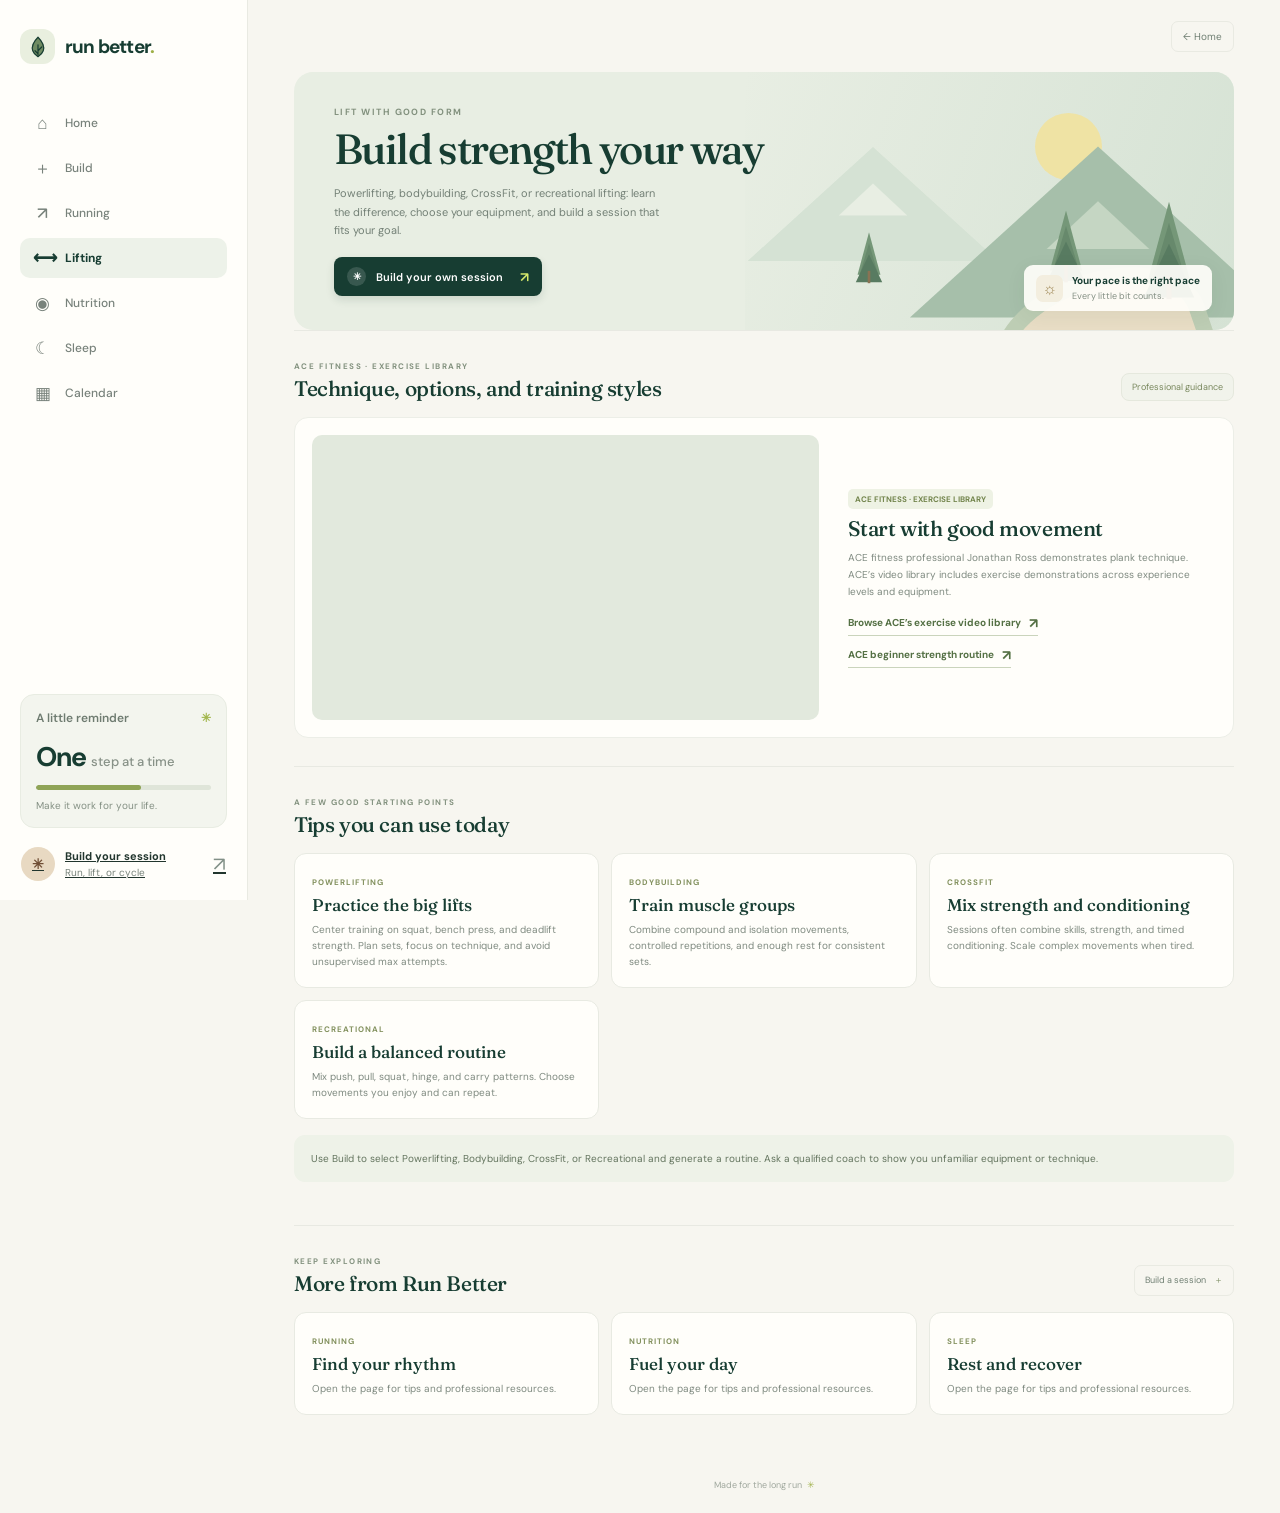
==== lift.html @ 24b33a8e "Add dedicated training guides and cycling builder" ====
<!doctype html>
<html lang="en"><head><meta charset="utf-8"><meta name="viewport" content="width=device-width, initial-scale=1"><meta name="theme-color" content="#173d32"><meta name="description" content="Powerlifting, bodybuilding, CrossFit, or recreational lifting: learn the difference, choose your equipment, and build a session that fits your goal.">
<title>Build strength your way — Run Better</title><link rel="preconnect" href="https://fonts.googleapis.com"><link rel="preconnect" href="https://fonts.gstatic.com" crossorigin><link href="https://fonts.googleapis.com/css2?family=DM+Sans:wght@400;500;600;700&family=Fraunces:opsz,wght@9..144,500;9..144,600&display=swap" rel="stylesheet"><link rel="stylesheet" href="styles.css"></head>
<body><div class="app-shell"><aside class="sidebar"><a class="brand" href="index.html#home" aria-label="Run Better home"><span class="brand-mark"><svg viewBox="0 0 32 32" aria-hidden="true"><path d="M16 3C9 10 7 15 9 21c1.2 3.7 4 6 7 8 3-2 5.8-4.3 7-8 2-6-0-11-7-18Z"/><path d="M16 27V13m0 8 5-5m-5 9-4-4"/></svg></span><span>run better<span class="brand-period">.</span></span></a><nav class="main-nav" aria-label="Main navigation"><a class="nav-link " href="index.html#home"><span>⌂</span> Home</a><a class="nav-link " href="index.html#build"><span>＋</span> Build</a><a class="nav-link " href="run.html"><span>↗</span> Running</a><a class="nav-link active" href="lift.html"><span>⟷</span> Lifting</a><a class="nav-link " href="nutrition.html"><span>◉</span> Nutrition</a><a class="nav-link " href="sleep.html"><span>☾</span> Sleep</a><a class="nav-link " href="index.html#calendar"><span>▦</span> Calendar</a></nav><div class="sidebar-bottom"><div class="week-card"><div class="week-card-top"><span>A little reminder</span><span>✳</span></div><strong>One <small>step at a time</small></strong><div class="progress-track"><span style="width:60%"></span></div><p>Make it work for your life.</p></div><a class="profile-button" href="index.html#build"><span class="avatar">✳</span><span class="profile-copy"><strong>Build your session</strong><small>Run, lift, or cycle</small></span><span class="profile-more">↗</span></a></div></aside>
<main id="page-top"><header class="topbar"><a class="page-top-link" href="index.html#home">← Home</a></header><section class="welcome"><div class="welcome-copy"><p class="eyebrow">LIFT WITH GOOD FORM</p><h1>Build strength your way</h1><p class="welcome-subtitle">Powerlifting, bodybuilding, CrossFit, or recreational lifting: learn the difference, choose your equipment, and build a session that fits your goal.</p><a class="start-button" href="index.html#build"><span class="play-icon">✳</span><span>Build your own session</span><span class="button-arrow">↗</span></a></div><div class="hero-art" role="img" aria-label="Illustration of a winding path through forest hills"><div class="sun"></div><div class="mountain mountain-back"></div><div class="mountain mountain-front"></div><div class="tree tree-one"><i></i></div><div class="tree tree-two"><i></i></div><div class="tree tree-three"><i></i></div><div class="trail"></div><div class="hero-note"><span class="note-icon">☼</span><span><strong>Your pace is the right pace</strong><small>Every little bit counts.</small></span></div></div></section>
<section class="content-section"><div class="section-heading"><div><p class="eyebrow">ACE FITNESS · EXERCISE LIBRARY</p><h2>Technique, options, and training styles</h2></div><span class="section-badge">Professional guidance</span></div><div class="feature-layout"><div class="video-frame"><iframe src="https://www.youtube-nocookie.com/embed/Vdcy7VrRluA" title="ACE Plank School with fitness professional Jonathan Ross" loading="lazy" allow="accelerometer; autoplay; clipboard-write; encrypted-media; gyroscope; picture-in-picture; web-share" referrerpolicy="strict-origin-when-cross-origin" allowfullscreen></iframe></div><div class="feature-copy"><span class="workout-tag">ACE FITNESS · EXERCISE LIBRARY</span><h3>Start with good movement</h3><p>ACE fitness professional Jonathan Ross demonstrates plank technique. ACE’s video library includes exercise demonstrations across experience levels and equipment.</p><div class="page-resource-list"><a class="resource-link" target="_blank" rel="noopener noreferrer" href="https://www.acefitness.org/resources/everyone/exercise-library/video/">Browse ACE’s exercise video library <span>↗</span></a><a class="resource-link" target="_blank" rel="noopener noreferrer" href="https://www.acefitness.org/resources/pros/expert-articles/5047/strength-training-workout-for-beginners/">ACE beginner strength routine <span>↗</span></a></div></div></div></section><section class="content-section"><div class="section-heading"><div><p class="eyebrow">A FEW GOOD STARTING POINTS</p><h2>Tips you can use today</h2></div></div><div class="guide-grid"><article class="guide-card"><span class="guide-kicker">POWERLIFTING</span><h3>Practice the big lifts</h3><p>Center training on squat, bench press, and deadlift strength. Plan sets, focus on technique, and avoid unsupervised max attempts.</p></article><article class="guide-card"><span class="guide-kicker">BODYBUILDING</span><h3>Train muscle groups</h3><p>Combine compound and isolation movements, controlled repetitions, and enough rest for consistent sets.</p></article><article class="guide-card"><span class="guide-kicker">CROSSFIT</span><h3>Mix strength and conditioning</h3><p>Sessions often combine skills, strength, and timed conditioning. Scale complex movements when tired.</p></article><article class="guide-card"><span class="guide-kicker">RECREATIONAL</span><h3>Build a balanced routine</h3><p>Mix push, pull, squat, hinge, and carry patterns. Choose movements you enjoy and can repeat.</p></article></div><div class="page-callout">Use Build to select Powerlifting, Bodybuilding, CrossFit, or Recreational and generate a routine. Ask a qualified coach to show you unfamiliar equipment or technique.</div></section><section class="content-section" id="more-guides"><div class="section-heading"><div><p class="eyebrow">KEEP EXPLORING</p><h2>More from Run Better</h2></div><a class="text-button" href="index.html#build">Build a session <span>＋</span></a></div><div class="guide-grid"><a class="guide-card" href="run.html"><span class="guide-kicker">RUNNING</span><h3>Find your rhythm</h3><p>Open the page for tips and professional resources.</p></a><a class="guide-card" href="nutrition.html"><span class="guide-kicker">NUTRITION</span><h3>Fuel your day</h3><p>Open the page for tips and professional resources.</p></a><a class="guide-card" href="sleep.html"><span class="guide-kicker">SLEEP</span><h3>Rest and recover</h3><p>Open the page for tips and professional resources.</p></a></div></section><footer>Made for the long run <span>✳</span></footer></main></div><nav class="mobile-nav" aria-label="Bottom navigation"><a href="index.html#home"><span>⌂</span>Home</a><a href="index.html#build"><span>＋</span>Build</a><a class="active" href="lift.html"><span>⟷</span>Lift</a><a href="#more-guides"><span>✳</span>More</a></nav></body></html>
---- styles.css ----
/* Existing forest palette, extended for the activity pages. */
:root{--forest:#173d32;--forest-deep:#102f27;--moss:#6f8b62;--leaf:#dce9d3;--lime:#d6e96c;--cream:#f7f6f0;--paper:#fffefa;--ink:#21352d;--muted:#78837b;--line:#e9eae2;--serif:"Fraunces",Georgia,serif;--sans:"DM Sans",-apple-system,BlinkMacSystemFont,"Segoe UI",sans-serif}
*{box-sizing:border-box}html{scroll-behavior:smooth;scroll-padding-top:18px}body{margin:0;color:var(--ink);background:var(--cream);font-family:var(--sans);font-size:14px;-webkit-font-smoothing:antialiased}button,a,input,select{font:inherit}button{cursor:pointer}.app-shell{min-height:100vh}
.sidebar{width:248px;background:var(--paper);border-right:1px solid var(--line);position:fixed;inset:0 auto 0 0;padding:29px 20px 19px;display:flex;flex-direction:column;z-index:3}.brand{color:var(--forest);text-decoration:none;display:flex;align-items:center;gap:10px;font-size:19px;letter-spacing:-.8px;font-weight:700}.brand-period{color:#9daf46}.brand-mark{width:35px;height:35px;border-radius:12px;display:grid;place-items:center;background:#e9efdf}.brand-mark svg{width:24px;fill:var(--moss);stroke:var(--forest);stroke-width:1.6;stroke-linecap:round;stroke-linejoin:round}.main-nav{display:grid;gap:5px;margin-top:39px}.nav-link{display:flex;align-items:center;gap:13px;min-height:40px;padding:0 13px;color:#78827b;border-radius:10px;text-decoration:none;font-weight:500;font-size:12px}.nav-link span{font-size:17px;width:19px;text-align:center}.nav-link.active,.nav-link:hover{color:var(--forest);background:#edf2e9;font-weight:700}.sidebar-bottom{margin-top:auto}.week-card{padding:15px;background:#f3f5ee;border:1px solid #e8ece2;border-radius:14px}.week-card-top{display:flex;justify-content:space-between;color:#6e7b70;font-size:12px;font-weight:600}.week-card-top span:last-child{color:#a3b74e}.week-card strong{display:block;margin:13px 0 11px;color:var(--forest);font-size:27px;letter-spacing:-1px}.week-card strong small{color:#879187;font-size:13px;font-weight:500;letter-spacing:0}.progress-track{height:5px;background:#dfe5d9;border-radius:10px;overflow:hidden}.progress-track span{display:block;height:100%;border-radius:inherit;background:#8fa457}.week-card p{margin:9px 0 0;font-size:10px;color:#849084}.profile-button{width:100%;border:0;background:transparent;display:flex;align-items:center;gap:10px;text-align:left;padding:19px 1px 0;color:var(--ink)}.avatar{width:34px;height:34px;border-radius:50%;background:#e8d9c2;color:#704e35;display:grid;place-items:center;font-weight:700}.profile-copy{display:grid;gap:3px}.profile-copy strong{font-size:11px}.profile-copy small{color:var(--muted);font-size:10px}.profile-more{margin-left:auto;font-size:20px;color:#829087}
main{max-width:1510px;min-height:100vh;margin-left:248px;padding:0 46px 22px}.topbar{height:72px;display:flex;align-items:center;justify-content:flex-end;gap:20px}.today-label{color:#818b82;font-size:11px}.status-dot{display:inline-block;width:6px;height:6px;margin:0 8px 1px 0;border-radius:50%;background:#91a654}.icon-button{position:relative;border:1px solid var(--line);background:var(--paper);color:#66776b;height:34px;width:34px;border-radius:50%;font-size:16px}.notification-dot{position:absolute;top:6px;right:7px;width:5px;height:5px;background:#c68162;border:1px solid var(--paper);border-radius:50%}.mobile-brand{display:none}
.welcome{min-height:250px;border-radius:19px;overflow:hidden;background:#e8eee3;padding:34px 40px;position:relative;display:flex;align-items:center}.welcome-copy{position:relative;z-index:1;max-width:55%}.eyebrow{color:#82917e;font-size:9px;letter-spacing:1.45px;font-weight:700;margin:0 0 10px}.welcome h1{color:var(--forest);font-family:var(--serif);font-weight:500;letter-spacing:-1.6px;line-height:1.02;font-size:clamp(34px,3.3vw,45px);margin:0}.welcome h1 em{color:#718b5b;font-weight:500}.welcome-subtitle{color:#738076;font-size:11px;line-height:1.7;max-width:330px;margin:13px 0 17px}.start-button{border:0;color:white;background:var(--forest);height:39px;border-radius:8px;padding:0 13px;display:inline-flex;align-items:center;gap:10px;font-size:11px;font-weight:600;box-shadow:0 4px 9px #173d3221;text-decoration:none;transition:transform .18s ease,background .18s ease}.start-button:hover{background:#245545;transform:translateY(-1px)}.play-icon{font-size:10px;width:19px;height:19px;display:grid;place-items:center;background:#ffffff24;border-radius:50%}.button-arrow{color:var(--lime);margin-left:7px;font-size:14px}
.hero-art{position:absolute;inset:0 0 0 48%;overflow:hidden;background:linear-gradient(110deg,#e8eee3 0%,#d5e2d4 100%)}.sun{position:absolute;right:27%;top:16%;width:67px;height:67px;background:#f1e3a2;border-radius:50%;opacity:.95}.mountain{position:absolute;width:0;height:0;border-left:165px solid transparent;border-right:165px solid transparent;border-bottom:150px solid #c5d6c3;bottom:14%;right:12%}.mountain:after{content:"";position:absolute;left:-45px;top:48px;border-left:45px solid transparent;border-right:45px solid transparent;border-bottom:42px solid #e8eee3}.mountain-back{transform:scale(.76);right:40%;bottom:20%;border-bottom-color:#d5e2d4}.mountain-front{border-bottom-color:#a6bfaa;right:-6%;bottom:9%;transform:scale(1.14)}.mountain-front:after{border-bottom-color:#c5d6c3}.tree{position:absolute;bottom:15%;width:0;height:0;border-left:26px solid transparent;border-right:26px solid transparent;border-bottom:97px solid #759778;z-index:1}.tree:before{content:"";position:absolute;left:-21px;top:25px;border-left:21px solid transparent;border-right:21px solid transparent;border-bottom:72px solid #67896c}.tree:after{content:"";position:absolute;width:6px;height:28px;top:88px;left:-3px;background:#8a7354}.tree i{position:absolute;left:-30px;top:50px;width:0;height:0;border-left:30px solid transparent;border-right:30px solid transparent;border-bottom:64px solid #587b61}.tree-one{right:8%;transform:scale(.84)}.tree-two{right:29%;transform:scale(.62);bottom:16%}.tree-three{left:20%;transform:scale(.44);bottom:11%}.trail{position:absolute;height:52%;width:45%;right:5%;bottom:-30%;transform:rotate(-19deg);border-radius:50% 50% 0 0;background:#e8ddc5;border:16px solid #bdcdb4}.hero-note{position:absolute;right:22px;bottom:19px;z-index:2;padding:9px 12px;border-radius:9px;background:#fffefaeb;display:flex;gap:9px;align-items:center;box-shadow:0 5px 20px #223a2410}.note-icon{background:#f3eedf;border-radius:7px;color:#9e8755;width:27px;height:27px;display:grid;place-items:center;font-size:16px}.hero-note span:last-child{display:grid;gap:3px}.hero-note strong{color:var(--forest);font-size:10px}.hero-note small{color:#849084;font-size:9px}
.progress-strip{display:grid;grid-template-columns:minmax(190px,.9fr) 1.5fr auto;align-items:center;gap:20px;padding:16px 21px;background:var(--paper);border:1px solid #eeeee8;border-radius:13px;margin:15px 0}.progress-intro .eyebrow{margin:0 0 4px;font-size:8px}.progress-intro h2,.section-heading h2{font:500 20px var(--serif);letter-spacing:-.4px;color:var(--forest);margin:0}.progress-intro>p:last-child{font-size:9px;color:#89948a;margin:5px 0 0}.week-days{display:flex;justify-content:space-around;gap:8px}.day{display:grid;justify-items:center;gap:5px;color:#96a095;font-size:9px}.day i{font-style:normal;width:24px;height:24px;display:grid;place-items:center;background:#f3f4ee;border-radius:50%;color:#a7aea4;font-size:12px}.day.done i{background:#e5eddb;color:#6d8653;font-weight:700}.streak{display:flex;align-items:center;gap:9px;padding-left:18px;border-left:1px solid var(--line)}.streak-icon{display:grid;place-items:center;width:33px;height:33px;border-radius:10px;background:#f7efce;color:#b39336;font-size:17px}.streak span:last-child{display:grid;gap:2px}.streak strong{font-size:13px;color:var(--forest)}.streak small{font-size:8px;color:#8c978c}
.discover-section{padding:7px 0 14px}.section-heading{display:flex;align-items:end;justify-content:space-between;gap:12px}.section-heading .eyebrow{margin-bottom:4px;font-size:8px}.section-heading h2{font-size:21px}.search-box{height:34px;width:180px;display:flex;align-items:center;gap:7px;padding:0 10px;border-radius:8px;border:1px solid #e7e9e1;background:var(--paper);color:#8b978b}.search-box>span{font-size:19px}.search-box input{border:0;outline:0;background:transparent;width:100%;color:var(--ink);font-size:10px}.search-box input::placeholder{color:#9ca59b}.activity-tiles{display:grid;grid-template-columns:repeat(5,minmax(0,1fr));gap:10px;margin:12px 0 18px}.activity-tile{min-height:58px;border:1px solid #e8eae2;background:var(--paper);border-radius:10px;display:flex;align-items:center;justify-content:flex-start;gap:11px;padding:0 13px;color:#5f7062;transition:.16s}.activity-tile:hover,.activity-tile.selected{border-color:#afc28e;background:#f0f3e8}.activity-tile strong{font-size:10px;font-weight:600}.tile-icon{width:31px;height:31px;border-radius:9px;display:grid;place-items:center;font-size:17px}.run-icon{background:#e8eedb;color:#738746}.trail-icon{background:#f4ead1;color:#a48240}.strength-icon{background:#e1eee8;color:#52816c}.cycle-icon{background:#e8e9f4;color:#7274a2}.mobility-icon{background:#f3e3dc;color:#bc7052}.workout-heading{margin:0 0 10px}.level-switch{display:flex;gap:4px;background:#eeefe9;padding:3px;border-radius:8px}.level-button{border:0;border-radius:6px;background:transparent;color:#869087;padding:6px 10px;font-size:9px}.level-button.active{background:white;color:var(--forest);font-weight:700;box-shadow:0 1px 3px #25352d12}.workout-grid{display:grid;grid-template-columns:repeat(3,minmax(0,1fr));gap:12px}.workout-card{min-height:125px;padding:14px;background:var(--paper);border:1px solid #eceee7;border-radius:12px;text-align:left;color:var(--ink);display:flex;flex-direction:column;position:relative;transition:transform .16s,border-color .16s}.workout-card:hover{transform:translateY(-2px);border-color:#bdcba9}.workout-top{display:flex;align-items:center;justify-content:space-between}.workout-tag{font-size:8px;font-weight:700;color:#72844c;background:#eef2e4;padding:5px 7px;border-radius:5px}.workout-time{font-size:8px;color:#969f96}.workout-card strong{font:500 16px var(--serif);color:var(--forest);margin-top:12px}.workout-card small{font-size:9px;line-height:1.5;color:#89948a;margin-top:4px;max-width:90%}.workout-arrow{position:absolute;right:14px;bottom:13px;color:#8aa064}.empty-state{text-align:center;padding:25px;color:#849084;font-size:11px}
.content-section{border-top:1px solid #e8e9e2;padding:30px 0 28px;scroll-margin-top:20px}.section-intro{font-size:11px;color:#78847b;line-height:1.65;max-width:640px;margin:10px 0 18px}.section-badge{font-size:9px;border:1px solid #e5e8dd;background:#f1f3eb;padding:7px 10px;border-radius:8px;color:#78875d;white-space:nowrap}.builder-card{display:grid;grid-template-columns:repeat(2,minmax(0,1fr));gap:13px;padding:19px;background:var(--paper);border:1px solid #eceee7;border-radius:14px}.builder-card label{display:grid;gap:6px;font-size:10px;color:#728075;font-weight:600}.builder-card input,.builder-card select{width:100%;height:39px;border:1px solid #e6e9e0;background:#fcfcf8;color:var(--ink);border-radius:8px;padding:0 10px;font-size:11px;outline-color:#99ad76}.builder-submit{align-self:end;justify-self:start}.form-note{align-self:center;font-size:9px;color:#929b92;margin:0}
.feature-layout{display:grid;grid-template-columns:minmax(0,1.15fr) minmax(220px,.85fr);gap:23px;align-items:center;margin-top:16px;padding:17px;background:var(--paper);border:1px solid #eceee7;border-radius:14px}.video-frame{position:relative;aspect-ratio:16/9;background:#e2e9dd;border-radius:10px;overflow:hidden}.video-frame iframe{position:absolute;inset:0;width:100%;height:100%;border:0}.feature-copy{padding:4px 6px}.feature-copy h3{font:500 21px var(--serif);line-height:1.2;color:var(--forest);letter-spacing:-.4px;margin:10px 0 8px}.feature-copy>p{font-size:10px;color:#7f8a80;line-height:1.7;margin:8px 0 12px}.resource-link{color:#547044;text-decoration:none;font-size:10px;font-weight:700;display:inline-flex;align-items:center;gap:8px;border-bottom:1px solid #cad4bc;padding-bottom:3px}.resource-link span{font-size:14px}.compact-start{display:flex;margin-top:16px;height:34px;font-size:10px}.tip-list{padding-left:16px;margin:10px 0 13px;color:#7f8a80;font-size:10px;line-height:1.8}.health-note{font-size:9px!important;color:#929a91!important;line-height:1.6!important;margin:10px 0 0}
.sleep-card{display:grid;grid-template-columns:.75fr 1fr;gap:24px;align-items:center;background:#f0f1e9;border:1px solid #e6e9df;border-radius:14px;padding:18px;margin-top:16px}.sleep-art{height:190px;border-radius:10px;position:relative;overflow:hidden;background:linear-gradient(180deg,#263e3b,#65765b 72%,#9a9e68)}.moon{position:absolute;right:22%;top:17%;font-size:48px;color:#efe5b7}.star{position:absolute;color:#f4edcc}.star-a{right:49%;top:18%;font-size:17px}.star-b{right:18%;top:43%;font-size:26px}.sleep-hill{position:absolute;left:-10%;right:-10%;bottom:-50px;height:130px;border-radius:50% 50% 0 0}.hill-a{background:#81906a;transform:rotate(-8deg);bottom:-73px}.hill-b{background:#475e49;transform:rotate(8deg);left:25%;bottom:-91px}
.calendar-section{padding-bottom:45px}.calendar-grid{display:grid;grid-template-columns:repeat(7,minmax(0,1fr));gap:8px}.calendar-day{min-height:135px;border-radius:10px;border:1px solid #e7e9e1;background:var(--paper);padding:10px}.calendar-day.today{border-color:#a9bb83;background:#f4f6ec}.calendar-label{display:flex;justify-content:space-between;align-items:center;color:#8b958b;font-size:9px}.calendar-label strong{display:grid;place-items:center;width:23px;height:23px;border-radius:50%;font-size:10px;color:#526550;background:#f2f3ed}.calendar-day.today .calendar-label strong{background:var(--forest);color:white}.calendar-events{display:grid;gap:6px;margin-top:9px}.calendar-event{border-radius:6px;background:#e8efdf;color:#536d47;padding:6px;font-size:8px;line-height:1.35}.calendar-event.lift{background:#e2eee9;color:#557668}.calendar-event.run{background:#f4edd8;color:#957738}.calendar-event small{display:block;margin-top:2px;opacity:.75}.empty-day{color:#c5cbc1;text-align:center;margin-top:18px;font-size:12px}
.text-button{color:#718074;text-decoration:none;background:transparent;border:1px solid var(--line);border-radius:7px;padding:8px 10px;font-size:9px}.text-button span{margin-left:6px;color:#83946b}footer{text-align:center;padding:20px 0 0;font-size:9px;color:#a0a89e}footer span{color:#a5b453;margin-left:3px}.mobile-nav{display:none}
.run-modal{display:none;position:fixed;inset:0;background:#102f27a6;z-index:10;padding:20px;align-items:center;justify-content:center;backdrop-filter:blur(5px)}.run-modal.open{display:flex}.modal-card{width:min(100%,420px);background:var(--paper);border-radius:20px;padding:35px;text-align:center;position:relative;box-shadow:0 24px 80px #142c2260}.modal-close{position:absolute;top:14px;right:17px;border:0;background:transparent;color:#718076;font-size:24px}.modal-leaf{display:grid;place-items:center;margin:0 auto 17px;color:#80934d;width:41px;height:41px;border-radius:14px;background:#edf2e9;font-size:22px}.modal-card h2{margin:0;font:500 28px var(--serif);letter-spacing:-.7px;color:var(--forest)}.modal-copy{color:#849087;font-size:12px;line-height:1.7;max-width:290px;margin:12px auto}.run-timer{color:var(--forest);font-size:53px;font-weight:500;letter-spacing:1px;font-variant-numeric:tabular-nums;padding:8px 0 18px}.run-actions{display:flex;gap:9px;justify-content:center}.finish-button{border:1px solid var(--line);background:white;color:#66736a;border-radius:8px;padding:0 15px;font-size:11px}.modal-hint{font-size:10px;color:#99a197;margin:15px 0 0}
@media(max-width:1100px){main{padding:0 28px 22px}.sidebar{width:220px}main{margin-left:220px}.welcome{padding-left:30px}.progress-strip{grid-template-columns:1fr 1.4fr auto;gap:13px}.activity-tiles{gap:7px}.activity-tile{padding:0 9px}.calendar-grid{gap:5px}.calendar-day{padding:7px}}
@media(max-width:760px){.sidebar{display:none}main{margin:0;padding:0 18px 84px}.topbar{height:62px;justify-content:flex-end;gap:12px}.mobile-brand{display:block;margin-right:auto;color:var(--forest);font-size:17px;letter-spacing:-.7px;font-weight:700}.today-label{font-size:10px}.welcome{min-height:360px;padding:25px 23px;align-items:flex-start}.welcome-copy{max-width:100%}.welcome h1{font-size:34px;max-width:280px}.welcome-subtitle{max-width:270px;font-size:10px}.hero-art{inset:51% 0 0 0}.hero-note{right:12px;bottom:10px;padding:7px 9px}.hero-note strong{font-size:9px}.hero-note small{font-size:8px}.sun{top:5%;right:29%;width:48px;height:48px}.mountain{bottom:-1%}.mountain-back{bottom:8%}.tree-one{bottom:4%}.tree-two{bottom:8%}.progress-strip{grid-template-columns:1fr auto;gap:13px;padding:14px 15px;margin:12px 0}.progress-intro{grid-column:1/-1}.progress-intro h2{font-size:19px}.week-days{gap:3px}.day i{width:23px;height:23px}.streak{padding-left:12px}.activity-tiles{grid-template-columns:repeat(5,minmax(0,1fr));gap:6px;margin:10px 0 17px}.activity-tile{padding:8px 3px;min-height:68px;gap:5px;flex-direction:column;justify-content:center}.tile-icon{width:29px;height:29px}.activity-tile strong{font-size:8px}.section-heading h2{font-size:19px}.search-box{width:145px}.workout-grid{grid-template-columns:repeat(2,minmax(0,1fr));gap:8px}.workout-card{min-height:122px;padding:11px}.workout-card strong{font-size:14px}.level-button{padding:6px 7px;font-size:8px}.workout-heading{align-items:center}.content-section{padding:24px 0 22px;scroll-margin-top:14px}.content-section .section-heading h2{font-size:19px}.section-badge{font-size:8px;padding:6px 7px}.builder-card{gap:10px;padding:13px}.builder-card label{font-size:9px}.builder-card input,.builder-card select{height:37px;font-size:10px;padding-inline:8px}.builder-submit{font-size:9px;padding-inline:9px}.form-note{font-size:8px}.feature-layout{grid-template-columns:1fr;gap:12px;padding:12px;margin-top:12px}.feature-copy{padding:2px 3px}.feature-copy h3{font-size:19px;margin:8px 0 6px}.feature-copy>p{font-size:10px}.compact-start{margin-top:12px}.sleep-card{grid-template-columns:1fr;gap:13px;padding:12px;margin-top:12px}.sleep-art{height:150px}.calendar-grid{grid-template-columns:repeat(7,minmax(0,1fr));gap:4px}.calendar-day{min-height:82px;padding:5px 3px}.calendar-label{font-size:7px;justify-content:center;gap:3px;flex-direction:column}.calendar-label strong{width:19px;height:19px;font-size:9px}.calendar-events{gap:3px;margin-top:5px}.calendar-event{font-size:7px;padding:4px 3px}.calendar-event small{font-size:6px}.empty-day{margin-top:9px;font-size:10px}.mobile-nav{position:fixed;z-index:4;bottom:0;inset-inline:0;height:65px;background:#fffefaed;border-top:1px solid var(--line);display:flex;justify-content:space-around;align-items:center;padding-bottom:env(safe-area-inset-bottom);backdrop-filter:blur(12px)}.mobile-nav a{display:grid;justify-items:center;gap:2px;text-decoration:none;color:#879187;font-size:8px;min-width:60px}.mobile-nav a span{font-size:18px}.mobile-nav a.active{color:var(--forest);font-weight:700}.mobile-nav a.active span{color:#82964d}footer{padding-top:18px}}
@media(max-width:380px){main{padding-left:12px;padding-right:12px}.welcome{padding-left:18px;padding-right:18px}.welcome h1{font-size:31px}.today-label{font-size:9px}.activity-tiles{gap:4px}.activity-tile{padding-inline:1px}.activity-tile strong{font-size:7px}.section-heading{gap:6px}.search-box{width:126px}.workout-card small{font-size:8px}.calendar-event{font-size:6px}}
@media(prefers-reduced-motion:reduce){*,*::before,*::after{scroll-behavior:auto!important;transition:none!important}}
/* Guide pages */
.guide-grid{display:grid;grid-template-columns:repeat(3,minmax(0,1fr));gap:12px;margin:16px 0}
.guide-grid.two-col{grid-template-columns:repeat(2,minmax(0,1fr))}
.guide-card{display:block;padding:17px;background:var(--paper);border:1px solid #e8eae2;border-radius:12px;color:var(--ink);text-decoration:none;transition:transform .16s,border-color .16s}
.guide-card:hover{transform:translateY(-2px);border-color:#bdcba9}
.guide-card h3{font:500 17px var(--serif);color:var(--forest);margin:5px 0 7px}
.guide-card p{font-size:10px;color:#7f8a80;line-height:1.6;margin:0}
.guide-kicker{font-size:8px;letter-spacing:1px;color:#83915e;font-weight:700;text-transform:uppercase}
.page-resource-list{display:grid;gap:10px;margin-top:14px}
.page-resource-list .resource-link{width:fit-content}
.page-callout{border-radius:11px;padding:15px 17px;background:#eef2e8;color:#63745e;font-size:10px;line-height:1.7;margin:15px 0}
.page-top-link{font-size:10px;color:#718074;text-decoration:none;border:1px solid var(--line);border-radius:7px;padding:8px 11px}
@media(max-width:760px){.guide-grid,.guide-grid.two-col{grid-template-columns:1fr 1fr;gap:8px}.guide-card{padding:13px}.guide-card h3{font-size:15px}}
@media(max-width:380px){.guide-grid,.guide-grid.two-col{grid-template-columns:1fr}}
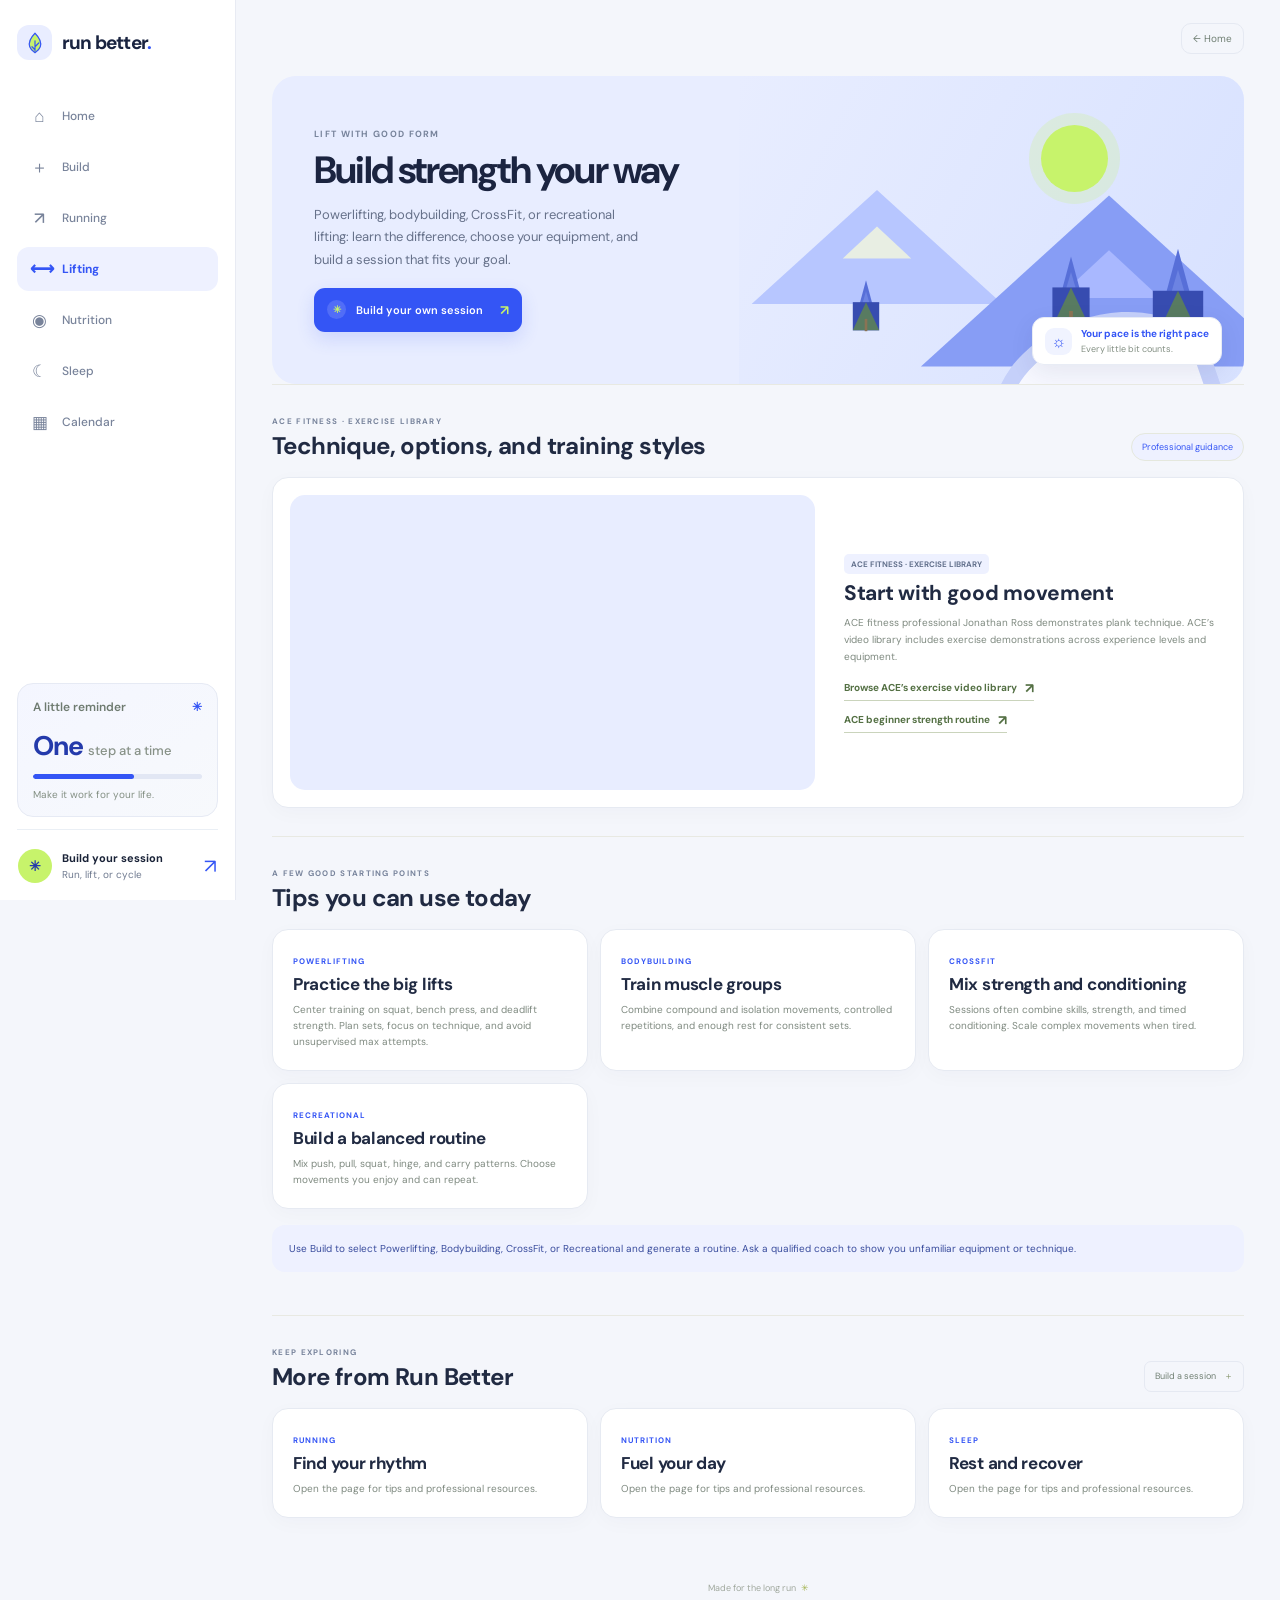
==== commit 3a9ee7ca: "Refresh cached styling across app pages" ====
--- a/lift.html
+++ b/lift.html
@@ -1,6 +1,6 @@
 <!doctype html>
 <html lang="en"><head><meta charset="utf-8"><meta name="viewport" content="width=device-width, initial-scale=1"><meta name="theme-color" content="#173d32"><meta name="description" content="Powerlifting, bodybuilding, CrossFit, or recreational lifting: learn the difference, choose your equipment, and build a session that fits your goal.">
-<title>Build strength your way — Run Better</title><link rel="preconnect" href="https://fonts.googleapis.com"><link rel="preconnect" href="https://fonts.gstatic.com" crossorigin><link href="https://fonts.googleapis.com/css2?family=DM+Sans:wght@400;500;600;700&family=Fraunces:opsz,wght@9..144,500;9..144,600&display=swap" rel="stylesheet"><link rel="stylesheet" href="styles.css"></head>
+<title>Build strength your way — Run Better</title><link rel="preconnect" href="https://fonts.googleapis.com"><link rel="preconnect" href="https://fonts.gstatic.com" crossorigin><link href="https://fonts.googleapis.com/css2?family=DM+Sans:wght@400;500;600;700&family=Fraunces:opsz,wght@9..144,500;9..144,600&display=swap" rel="stylesheet"><link rel="stylesheet" href="styles.css?v=20261104c"></head>
 <body><div class="app-shell"><aside class="sidebar"><a class="brand" href="index.html#home" aria-label="Run Better home"><span class="brand-mark"><svg viewBox="0 0 32 32" aria-hidden="true"><path d="M16 3C9 10 7 15 9 21c1.2 3.7 4 6 7 8 3-2 5.8-4.3 7-8 2-6-0-11-7-18Z"/><path d="M16 27V13m0 8 5-5m-5 9-4-4"/></svg></span><span>run better<span class="brand-period">.</span></span></a><nav class="main-nav" aria-label="Main navigation"><a class="nav-link " href="index.html#home"><span>⌂</span> Home</a><a class="nav-link " href="index.html#build"><span>＋</span> Build</a><a class="nav-link " href="run.html"><span>↗</span> Running</a><a class="nav-link active" href="lift.html"><span>⟷</span> Lifting</a><a class="nav-link " href="nutrition.html"><span>◉</span> Nutrition</a><a class="nav-link " href="sleep.html"><span>☾</span> Sleep</a><a class="nav-link " href="index.html#calendar"><span>▦</span> Calendar</a></nav><div class="sidebar-bottom"><div class="week-card"><div class="week-card-top"><span>A little reminder</span><span>✳</span></div><strong>One <small>step at a time</small></strong><div class="progress-track"><span style="width:60%"></span></div><p>Make it work for your life.</p></div><a class="profile-button" href="index.html#build"><span class="avatar">✳</span><span class="profile-copy"><strong>Build your session</strong><small>Run, lift, or cycle</small></span><span class="profile-more">↗</span></a></div></aside>
 <main id="page-top"><header class="topbar"><a class="page-top-link" href="index.html#home">← Home</a></header><section class="welcome"><div class="welcome-copy"><p class="eyebrow">LIFT WITH GOOD FORM</p><h1>Build strength your way</h1><p class="welcome-subtitle">Powerlifting, bodybuilding, CrossFit, or recreational lifting: learn the difference, choose your equipment, and build a session that fits your goal.</p><a class="start-button" href="index.html#build"><span class="play-icon">✳</span><span>Build your own session</span><span class="button-arrow">↗</span></a></div><div class="hero-art" role="img" aria-label="Illustration of a winding path through forest hills"><div class="sun"></div><div class="mountain mountain-back"></div><div class="mountain mountain-front"></div><div class="tree tree-one"><i></i></div><div class="tree tree-two"><i></i></div><div class="tree tree-three"><i></i></div><div class="trail"></div><div class="hero-note"><span class="note-icon">☼</span><span><strong>Your pace is the right pace</strong><small>Every little bit counts.</small></span></div></div></section>
 <section class="content-section"><div class="section-heading"><div><p class="eyebrow">ACE FITNESS · EXERCISE LIBRARY</p><h2>Technique, options, and training styles</h2></div><span class="section-badge">Professional guidance</span></div><div class="feature-layout"><div class="video-frame"><iframe src="https://www.youtube-nocookie.com/embed/Vdcy7VrRluA" title="ACE Plank School with fitness professional Jonathan Ross" loading="lazy" allow="accelerometer; autoplay; clipboard-write; encrypted-media; gyroscope; picture-in-picture; web-share" referrerpolicy="strict-origin-when-cross-origin" allowfullscreen></iframe></div><div class="feature-copy"><span class="workout-tag">ACE FITNESS · EXERCISE LIBRARY</span><h3>Start with good movement</h3><p>ACE fitness professional Jonathan Ross demonstrates plank technique. ACE’s video library includes exercise demonstrations across experience levels and equipment.</p><div class="page-resource-list"><a class="resource-link" target="_blank" rel="noopener noreferrer" href="https://www.acefitness.org/resources/everyone/exercise-library/video/">Browse ACE’s exercise video library <span>↗</span></a><a class="resource-link" target="_blank" rel="noopener noreferrer" href="https://www.acefitness.org/resources/pros/expert-articles/5047/strength-training-workout-for-beginners/">ACE beginner strength routine <span>↗</span></a></div></div></div></section><section class="content-section"><div class="section-heading"><div><p class="eyebrow">A FEW GOOD STARTING POINTS</p><h2>Tips you can use today</h2></div></div><div class="guide-grid"><article class="guide-card"><span class="guide-kicker">POWERLIFTING</span><h3>Practice the big lifts</h3><p>Center training on squat, bench press, and deadlift strength. Plan sets, focus on technique, and avoid unsupervised max attempts.</p></article><article class="guide-card"><span class="guide-kicker">BODYBUILDING</span><h3>Train muscle groups</h3><p>Combine compound and isolation movements, controlled repetitions, and enough rest for consistent sets.</p></article><article class="guide-card"><span class="guide-kicker">CROSSFIT</span><h3>Mix strength and conditioning</h3><p>Sessions often combine skills, strength, and timed conditioning. Scale complex movements when tired.</p></article><article class="guide-card"><span class="guide-kicker">RECREATIONAL</span><h3>Build a balanced routine</h3><p>Mix push, pull, squat, hinge, and carry patterns. Choose movements you enjoy and can repeat.</p></article></div><div class="page-callout">Use Build to select Powerlifting, Bodybuilding, CrossFit, or Recreational and generate a routine. Ask a qualified coach to show you unfamiliar equipment or technique.</div></section><section class="content-section" id="more-guides"><div class="section-heading"><div><p class="eyebrow">KEEP EXPLORING</p><h2>More from Run Better</h2></div><a class="text-button" href="index.html#build">Build a session <span>＋</span></a></div><div class="guide-grid"><a class="guide-card" href="run.html"><span class="guide-kicker">RUNNING</span><h3>Find your rhythm</h3><p>Open the page for tips and professional resources.</p></a><a class="guide-card" href="nutrition.html"><span class="guide-kicker">NUTRITION</span><h3>Fuel your day</h3><p>Open the page for tips and professional resources.</p></a><a class="guide-card" href="sleep.html"><span class="guide-kicker">SLEEP</span><h3>Rest and recover</h3><p>Open the page for tips and professional resources.</p></a></div></section><footer>Made for the long run <span>✳</span></footer></main></div><nav class="mobile-nav" aria-label="Bottom navigation"><a href="index.html#home"><span>⌂</span>Home</a><a href="index.html#build"><span>＋</span>Build</a><a class="active" href="lift.html"><span>⟷</span>Lift</a><a href="#more-guides"><span>✳</span>More</a></nav></body></html>
--- a/styles.css
+++ b/styles.css
@@ -31,3 +31,20 @@
 .page-top-link{font-size:10px;color:#718074;text-decoration:none;border:1px solid var(--line);border-radius:7px;padding:8px 11px}
 @media(max-width:760px){.guide-grid,.guide-grid.two-col{grid-template-columns:1fr 1fr;gap:8px}.guide-card{padding:13px}.guide-card h3{font-size:15px}}
 @media(max-width:380px){.guide-grid,.guide-grid.two-col{grid-template-columns:1fr}}
+
+.social-layout{display:grid;grid-template-columns:repeat(2,minmax(0,1fr));gap:12px;margin-top:15px}.social-card,.tracker-card{background:var(--paper);border:1px solid #e8eae2;border-radius:12px;padding:17px}.social-card h3,.tracker-card h3{font:500 17px var(--serif);color:var(--forest);margin:0 0 7px}.social-card>p,.tracker-note{font-size:10px;line-height:1.6;color:#7f8a80;margin:0 0 12px}.social-status{padding:10px;border-radius:8px;background:#eef2e8}.social-form,.food-form{display:grid;gap:10px}.social-form label,.food-form label,.target-form label{display:grid;gap:5px;color:#7a857c;font-size:10px}.social-form input,.friend-search input,.food-form input,.target-form input{height:39px;border:1px solid var(--line);border-radius:7px;padding:0 11px;background:#fffefa;color:var(--ink);font:inherit}.social-form label small{font-size:8px;color:#949d94}.auth-form{margin-top:16px;padding-top:14px;border-top:1px solid var(--line)}.outline-button{border:1px solid #d8dfcf;background:#fffefa;border-radius:7px;color:var(--forest);font:600 10px var(--sans);padding:10px 13px;cursor:pointer}.outline-button:disabled{opacity:.5}.signout-button{margin-top:12px}.friend-search{display:grid;grid-template-columns:1fr auto;gap:7px}.social-list{display:grid;gap:7px;margin-top:9px}.friend-row,.food-entry,.activity-row{display:flex;align-items:center;justify-content:space-between;gap:9px;padding:10px 11px;background:#fffefa;border:1px solid #edf0e8;border-radius:8px;font-size:10px;color:var(--ink)}.friend-profile{cursor:pointer;align-items:flex-start}.friend-profile:hover{border-color:#bdcba9}.friend-row small,.food-entry small,.activity-row small{display:block;font-size:9px;color:#7f8a80;margin-top:3px}.friend-latest{font-size:9px;color:#68776b;margin:7px 0 0}.empty-social{font-size:10px;color:#89948b;margin:8px 0}.social-divider{height:1px;background:var(--line);margin:17px 0}.activity-social-card{grid-column:1/-1}.social-section{scroll-margin-top:20px}.friend-modal{position:fixed;z-index:20;inset:0;background:#173d3266;display:grid;place-items:center;padding:18px}.friend-modal[hidden]{display:none}.friend-modal-card{width:min(420px,100%);background:#fffefa;border-radius:16px;padding:24px;position:relative}.friend-modal-card h2{font:500 26px var(--serif);color:var(--forest);margin:0 0 5px}.friend-modal-card p{font-size:12px;color:#69776c;line-height:1.6}.friend-modal-close{position:absolute;right:14px;top:10px;border:0;background:none;font-size:25px;cursor:pointer;color:#6c786e}.tracker-layout{display:grid;grid-template-columns:1fr 1fr;gap:12px;margin-top:15px}.tracker-card{margin:0 0 12px}.macro-totals{display:grid;grid-template-columns:repeat(2,1fr);gap:8px;margin:12px 0}.macro-total{background:#fffefa;border:1px solid #edf0e8;border-radius:9px;padding:11px;display:grid;gap:4px}.macro-total span{font-size:9px;color:#7f8a80}.macro-total strong{font-size:17px;color:var(--forest)}.macro-total small{font-size:8px;color:#7f8a80}.macro-track{height:5px;border-radius:9px;background:#edf0e8;overflow:hidden}.macro-track i{height:100%;display:block;background:#849460;border-radius:9px}.target-form{display:grid;grid-template-columns:repeat(2,1fr);gap:8px}.target-form .outline-button{grid-column:1/-1}.tracker-number-grid{display:grid;grid-template-columns:repeat(2,1fr);gap:8px}.food-log{display:grid;gap:7px}.food-entry strong{font-size:10px}.tracker-note{margin:10px 0 0}.sleep-week-summary{font-size:11px;color:#68776b;margin:12px 0}.sleep-week-chart{height:150px;display:flex;align-items:flex-end;justify-content:space-around;gap:8px;padding:10px 4px 0;border-bottom:1px solid var(--line)}.sleep-bar-column{height:100%;flex:1;display:flex;flex-direction:column;align-items:center;justify-content:flex-end;gap:4px;font-size:9px;color:#738072}.sleep-bar{width:min(100%,30px);min-height:3px;background:#849460;border-radius:7px 7px 2px 2px}.sleep-bar-column small{font-size:8px;margin-top:3px}.sr-only{position:absolute;width:1px;height:1px;padding:0;margin:-1px;overflow:hidden;clip:rect(0,0,0,0);white-space:nowrap;border:0}
+@media(max-width:760px){.social-layout,.tracker-layout{grid-template-columns:1fr}.activity-social-card{grid-column:auto}.social-card,.tracker-card{padding:13px}.sleep-week-chart{height:130px}}
+
+/* Modern athletic theme: ink, cobalt, lime, cool paper */
+:root{--forest:#3455F5;--forest-deep:#263DCE;--moss:#607AF7;--leaf:#E7EBFF;--lime:#C7F36B;--cream:#F4F6FB;--paper:#FFFFFF;--ink:#192237;--muted:#707B90;--line:#E5E9F2;--serif:"DM Sans",-apple-system,BlinkMacSystemFont,"Segoe UI",sans-serif}
+html{scroll-padding-top:24px}body{background:var(--cream);color:var(--ink);font-size:14px}.sidebar{width:236px;background:#fff;border-right-color:#E8EBF3;padding:25px 17px 17px}main{margin-left:236px;padding:0 36px 30px;max-width:1500px}.brand{color:#1A2440}.brand-period{color:#3455F5}.brand-mark{border-radius:12px;background:#E9EDFF}.brand-mark svg{fill:#C7F36B;stroke:#3455F5}.main-nav{gap:7px;margin-top:34px}.nav-link{min-height:44px;border-radius:12px;color:#78839A}.nav-link.active,.nav-link:hover{color:#3455F5;background:#EEF1FF}.week-card{background:linear-gradient(145deg,#F4F6FF,#F7F9FC);border:1px solid #E6EAF4;border-radius:16px}.week-card strong{color:#243AAB}.week-card-top span:last-child{color:#3455F5}.progress-track{background:#E2E7F4}.progress-track span{background:#3455F5}.profile-button{border-top:1px solid #EAEFF5;margin-top:12px;text-decoration:none}.avatar{background:#C7F36B;color:#243AAB}.profile-more{color:#3455F5}
+.topbar{height:76px}.today-label{color:#69758D}.status-dot{background:#3455F5}.icon-button{border-color:#E4E9F2;background:#fff;color:#425071;border-radius:12px}
+.welcome{min-height:308px;border-radius:24px;background:#E8EDFF;padding:38px 42px}.welcome h1{color:#1B2440;font:700 38px/1.08 var(--sans);letter-spacing:-1.8px}.welcome h1 em{color:#3455F5;font-style:normal}.welcome-subtitle{color:#66718A;font-size:13px}.eyebrow{color:#77839B;letter-spacing:1.3px}.start-button{background:#3455F5;border-radius:11px;box-shadow:0 7px 18px #3455F528;min-height:44px}.start-button:hover{background:#263DCE;transform:translateY(-1px)}.play-icon{color:#C7F36B}.hero-art{background:linear-gradient(118deg,#E8EDFF 0%,#D7E1FF 100%)}.sun{background:#C7F36B;opacity:1;box-shadow:0 0 0 12px #C7F36B35}.mountain-back{border-bottom-color:#B7C6FF}.mountain-front{border-bottom-color:#879DF5}.mountain-front:after{border-bottom-color:#A9B8FF}.tree{border-bottom-color:#576FD8}.tree:before{border-bottom-color:#6C83E2}.tree i{background:#374CB0}.trail{background:#F7F8FF;border-color:#C5D0FA}.hero-note{background:#fff;border:1px solid #E8ECF5;box-shadow:0 8px 24px #1E2C4C14;border-radius:12px}.note-icon{background:#F0F3FF;color:#3455F5;border-radius:9px}
+.progress-strip{border-color:#E6EAF2;border-radius:17px;box-shadow:0 5px 18px #24345106;padding:18px 22px}.progress-intro h2,.section-heading h2{font-family:var(--sans);font-weight:700;letter-spacing:-.6px;color:#202A42}.day i{background:#EEF1FB;color:#6F7A90}.day.done i{background:#C7F36B;color:#263DCE}.streak-icon{color:#3455F5}.section-heading{margin-bottom:14px}.section-heading h2{font-size:24px}
+.activity-tile,.workout-card,.guide-card,.builder-card,.feature-layout,.sleep-card,.tracker-card,.social-card,.calendar-day{border-color:#E6EAF2;border-radius:16px;box-shadow:0 5px 20px #24345107}.activity-tile{min-height:64px}.activity-tile.selected,.activity-tile:hover{border-color:#AAB8FF;background:#F5F6FF;color:#3455F5}.run-icon,.trail-icon,.strength-icon,.cycle-icon,.mobility-icon{background:#EEF1FF;color:#3455F5}.activity-tile strong{font-size:11px}.level-switch{background:#E9EDF6;border-radius:10px}.level-button.active{color:#3455F5}.workout-card{min-height:142px}.workout-card:hover{border-color:#AAB8FF;box-shadow:0 10px 26px #24345112}.workout-tag,.workout-time{color:#63718D}.workout-tag{background:#EEF1FF}.workout-time{background:#F0F3FA}
+.content-section{padding:31px 0 28px}.section-intro{color:#68748B;line-height:1.75}.section-badge{border-radius:999px;background:#EEF1FF;color:#3455F5}.guide-card{padding:20px}.guide-card:hover{border-color:#B2BEF8;box-shadow:0 10px 28px #24345110}.guide-card h3,.feature-copy h3,.social-card h3,.tracker-card h3{font-family:var(--sans);font-weight:700;letter-spacing:-.3px;color:#202A42}.guide-kicker{color:#3455F5}.builder-card{padding:22px}.builder-card input,.builder-card select,.social-form input,.friend-search input,.food-form input,.target-form input{border-color:#E1E6F0;border-radius:10px;background:#FAFBFE}.calendar-section{margin-top:5px}.calendar-day{background:#fff}.calendar-day.today{border-color:#9DADFF;box-shadow:0 0 0 2px #E7EBFF}.calendar-event{background:#EEF1FF;color:#3455F5}.calendar-event.lift{background:#F0EEFF;color:#6851D8}.calendar-event.run{background:#EAF6D6;color:#527129}.calendar-event.cycle{background:#E6F8F6;color:#247E7A}.page-callout{background:#EEF1FF;color:#394C9D;border-radius:13px}.video-frame{background:#E8EDFF;border-radius:15px}.sleep-card{background:#F0F3FF}.sleep-art{background:linear-gradient(160deg,#26345E,#485BB4 65%,#8095EC)}.moon{color:#C7F36B}.star{color:#fff}.sleep-hill{border-top-color:#7187E0}.mobile-nav{border-color:#E6EAF2;background:#FFFFFFF2}.mobile-nav a.active,.mobile-nav a.active span{color:#3455F5}
+.social-status{background:#EEF1FF;color:#334694}.outline-button{border-color:#CBD4F3;color:#3455F5;border-radius:10px}.friend-row,.food-entry,.activity-row{border-color:#E8EBF3;border-radius:11px}.friend-profile:hover{border-color:#AAB8FF}.macro-track{background:#E9EDF6}.macro-track i{background:#3455F5}.sleep-bar{background:#3455F5}.friend-modal-card{border-radius:20px}.friend-modal{background:#18233E70}.page-top-link{border-radius:10px}
+button:focus-visible,a:focus-visible,input:focus-visible,select:focus-visible,textarea:focus-visible{outline:3px solid #C7F36B;outline-offset:2px}
+@media(min-width:1300px){main{padding-left:46px;padding-right:46px}.welcome{min-height:330px}.welcome h1{font-size:43px}}
+@media(max-width:1100px){.sidebar{width:216px}main{margin-left:216px;padding-left:27px;padding-right:27px}.welcome{padding-left:30px}}
+@media(max-width:760px){main{margin:0;padding:0 17px 88px}.topbar{height:67px}.welcome{min-height:380px;padding:27px 23px;border-radius:20px}.welcome h1{font-size:33px}.hero-art{inset:52% 0 0 0}.progress-strip{border-radius:15px;padding:15px}.section-heading h2{font-size:21px}.content-section{padding:25px 0 22px}.guide-card{border-radius:13px}.mobile-nav{height:68px}.builder-card{border-radius:15px}.sleep-card{border-radius:15px}}
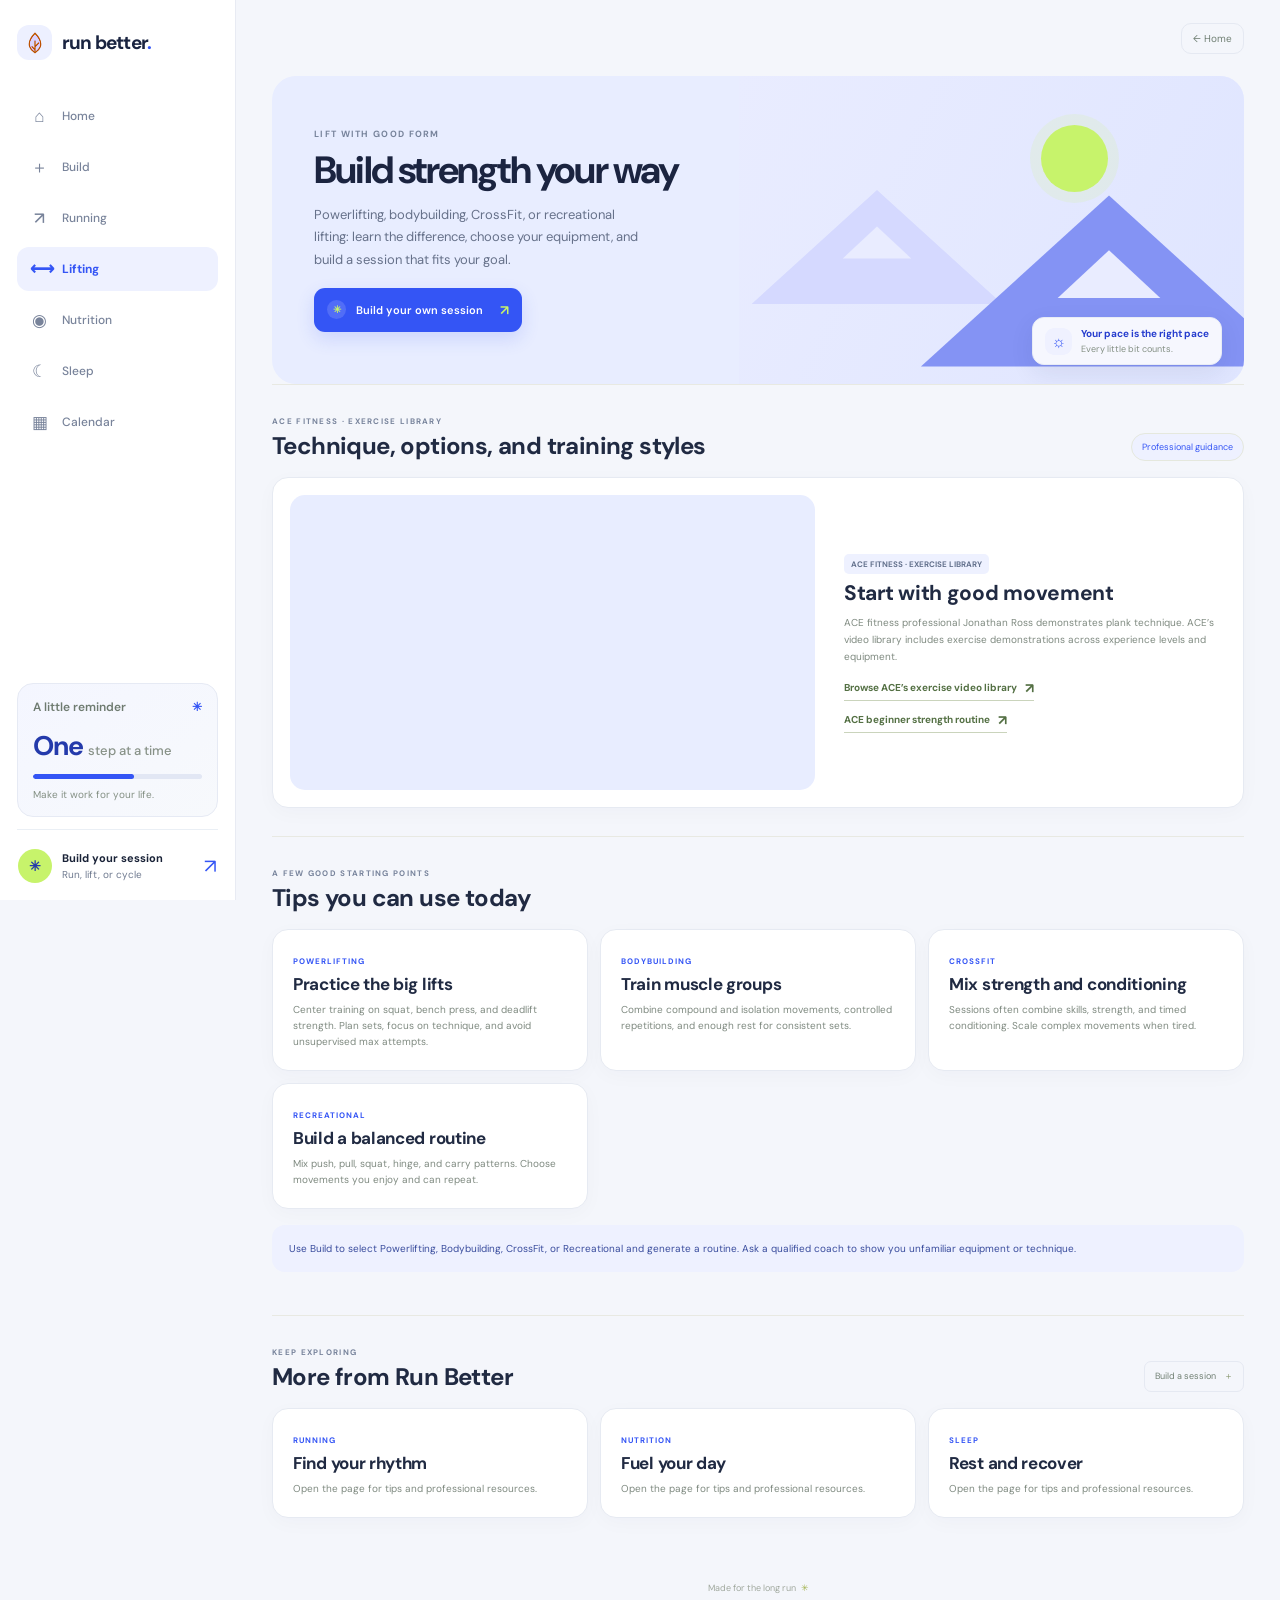
==== commit e96a381c: "Refresh styling cache across app pages" ====
--- a/lift.html
+++ b/lift.html
@@ -1,6 +1,6 @@
 <!doctype html>
 <html lang="en"><head><meta charset="utf-8"><meta name="viewport" content="width=device-width, initial-scale=1"><meta name="theme-color" content="#173d32"><meta name="description" content="Powerlifting, bodybuilding, CrossFit, or recreational lifting: learn the difference, choose your equipment, and build a session that fits your goal.">
-<title>Build strength your way — Run Better</title><link rel="preconnect" href="https://fonts.googleapis.com"><link rel="preconnect" href="https://fonts.gstatic.com" crossorigin><link href="https://fonts.googleapis.com/css2?family=DM+Sans:wght@400;500;600;700&family=Fraunces:opsz,wght@9..144,500;9..144,600&display=swap" rel="stylesheet"><link rel="stylesheet" href="styles.css?v=20261104c"></head>
+<title>Build strength your way — Run Better</title><link rel="preconnect" href="https://fonts.googleapis.com"><link rel="preconnect" href="https://fonts.gstatic.com" crossorigin><link href="https://fonts.googleapis.com/css2?family=DM+Sans:wght@400;500;600;700&family=Fraunces:opsz,wght@9..144,500;9..144,600&display=swap" rel="stylesheet"><link rel="stylesheet" href="styles.css?v=20261104d"></head>
 <body><div class="app-shell"><aside class="sidebar"><a class="brand" href="index.html#home" aria-label="Run Better home"><span class="brand-mark"><svg viewBox="0 0 32 32" aria-hidden="true"><path d="M16 3C9 10 7 15 9 21c1.2 3.7 4 6 7 8 3-2 5.8-4.3 7-8 2-6-0-11-7-18Z"/><path d="M16 27V13m0 8 5-5m-5 9-4-4"/></svg></span><span>run better<span class="brand-period">.</span></span></a><nav class="main-nav" aria-label="Main navigation"><a class="nav-link " href="index.html#home"><span>⌂</span> Home</a><a class="nav-link " href="index.html#build"><span>＋</span> Build</a><a class="nav-link " href="run.html"><span>↗</span> Running</a><a class="nav-link active" href="lift.html"><span>⟷</span> Lifting</a><a class="nav-link " href="nutrition.html"><span>◉</span> Nutrition</a><a class="nav-link " href="sleep.html"><span>☾</span> Sleep</a><a class="nav-link " href="index.html#calendar"><span>▦</span> Calendar</a></nav><div class="sidebar-bottom"><div class="week-card"><div class="week-card-top"><span>A little reminder</span><span>✳</span></div><strong>One <small>step at a time</small></strong><div class="progress-track"><span style="width:60%"></span></div><p>Make it work for your life.</p></div><a class="profile-button" href="index.html#build"><span class="avatar">✳</span><span class="profile-copy"><strong>Build your session</strong><small>Run, lift, or cycle</small></span><span class="profile-more">↗</span></a></div></aside>
 <main id="page-top"><header class="topbar"><a class="page-top-link" href="index.html#home">← Home</a></header><section class="welcome"><div class="welcome-copy"><p class="eyebrow">LIFT WITH GOOD FORM</p><h1>Build strength your way</h1><p class="welcome-subtitle">Powerlifting, bodybuilding, CrossFit, or recreational lifting: learn the difference, choose your equipment, and build a session that fits your goal.</p><a class="start-button" href="index.html#build"><span class="play-icon">✳</span><span>Build your own session</span><span class="button-arrow">↗</span></a></div><div class="hero-art" role="img" aria-label="Illustration of a winding path through forest hills"><div class="sun"></div><div class="mountain mountain-back"></div><div class="mountain mountain-front"></div><div class="tree tree-one"><i></i></div><div class="tree tree-two"><i></i></div><div class="tree tree-three"><i></i></div><div class="trail"></div><div class="hero-note"><span class="note-icon">☼</span><span><strong>Your pace is the right pace</strong><small>Every little bit counts.</small></span></div></div></section>
 <section class="content-section"><div class="section-heading"><div><p class="eyebrow">ACE FITNESS · EXERCISE LIBRARY</p><h2>Technique, options, and training styles</h2></div><span class="section-badge">Professional guidance</span></div><div class="feature-layout"><div class="video-frame"><iframe src="https://www.youtube-nocookie.com/embed/Vdcy7VrRluA" title="ACE Plank School with fitness professional Jonathan Ross" loading="lazy" allow="accelerometer; autoplay; clipboard-write; encrypted-media; gyroscope; picture-in-picture; web-share" referrerpolicy="strict-origin-when-cross-origin" allowfullscreen></iframe></div><div class="feature-copy"><span class="workout-tag">ACE FITNESS · EXERCISE LIBRARY</span><h3>Start with good movement</h3><p>ACE fitness professional Jonathan Ross demonstrates plank technique. ACE’s video library includes exercise demonstrations across experience levels and equipment.</p><div class="page-resource-list"><a class="resource-link" target="_blank" rel="noopener noreferrer" href="https://www.acefitness.org/resources/everyone/exercise-library/video/">Browse ACE’s exercise video library <span>↗</span></a><a class="resource-link" target="_blank" rel="noopener noreferrer" href="https://www.acefitness.org/resources/pros/expert-articles/5047/strength-training-workout-for-beginners/">ACE beginner strength routine <span>↗</span></a></div></div></div></section><section class="content-section"><div class="section-heading"><div><p class="eyebrow">A FEW GOOD STARTING POINTS</p><h2>Tips you can use today</h2></div></div><div class="guide-grid"><article class="guide-card"><span class="guide-kicker">POWERLIFTING</span><h3>Practice the big lifts</h3><p>Center training on squat, bench press, and deadlift strength. Plan sets, focus on technique, and avoid unsupervised max attempts.</p></article><article class="guide-card"><span class="guide-kicker">BODYBUILDING</span><h3>Train muscle groups</h3><p>Combine compound and isolation movements, controlled repetitions, and enough rest for consistent sets.</p></article><article class="guide-card"><span class="guide-kicker">CROSSFIT</span><h3>Mix strength and conditioning</h3><p>Sessions often combine skills, strength, and timed conditioning. Scale complex movements when tired.</p></article><article class="guide-card"><span class="guide-kicker">RECREATIONAL</span><h3>Build a balanced routine</h3><p>Mix push, pull, squat, hinge, and carry patterns. Choose movements you enjoy and can repeat.</p></article></div><div class="page-callout">Use Build to select Powerlifting, Bodybuilding, CrossFit, or Recreational and generate a routine. Ask a qualified coach to show you unfamiliar equipment or technique.</div></section><section class="content-section" id="more-guides"><div class="section-heading"><div><p class="eyebrow">KEEP EXPLORING</p><h2>More from Run Better</h2></div><a class="text-button" href="index.html#build">Build a session <span>＋</span></a></div><div class="guide-grid"><a class="guide-card" href="run.html"><span class="guide-kicker">RUNNING</span><h3>Find your rhythm</h3><p>Open the page for tips and professional resources.</p></a><a class="guide-card" href="nutrition.html"><span class="guide-kicker">NUTRITION</span><h3>Fuel your day</h3><p>Open the page for tips and professional resources.</p></a><a class="guide-card" href="sleep.html"><span class="guide-kicker">SLEEP</span><h3>Rest and recover</h3><p>Open the page for tips and professional resources.</p></a></div></section><footer>Made for the long run <span>✳</span></footer></main></div><nav class="mobile-nav" aria-label="Bottom navigation"><a href="index.html#home"><span>⌂</span>Home</a><a href="index.html#build"><span>＋</span>Build</a><a class="active" href="lift.html"><span>⟷</span>Lift</a><a href="#more-guides"><span>✳</span>More</a></nav></body></html>
--- a/styles.css
+++ b/styles.css
@@ -48,3 +48,18 @@
 @media(min-width:1300px){main{padding-left:46px;padding-right:46px}.welcome{min-height:330px}.welcome h1{font-size:43px}}
 @media(max-width:1100px){.sidebar{width:216px}main{margin-left:216px;padding-left:27px;padding-right:27px}.welcome{padding-left:30px}}
 @media(max-width:760px){main{margin:0;padding:0 17px 88px}.topbar{height:67px}.welcome{min-height:380px;padding:27px 23px;border-radius:20px}.welcome h1{font-size:33px}.hero-art{inset:52% 0 0 0}.progress-strip{border-radius:15px;padding:15px}.section-heading h2{font-size:21px}.content-section{padding:25px 0 22px}.guide-card{border-radius:13px}.mobile-nav{height:68px}.builder-card{border-radius:15px}.sleep-card{border-radius:15px}}
+
+/* Abstract, modern artwork to move beyond the original forest theme. */
+.brand-mark{background:#edf0ff}.brand-mark svg{filter:hue-rotate(165deg) saturate(1.3)}
+.hero-art{background:linear-gradient(115deg,#e9ecff,#dfe5ff)}
+.sun{background:#c7f36b;box-shadow:0 0 0 11px #c7f36b22}
+.mountain{border-bottom-color:#c5ccff}
+.mountain-back{border-bottom-color:#d5d9ff}
+.mountain-front{border-bottom-color:#8493f4}
+.mountain-front:after{border-bottom-color:#adb7ff}
+.mountain:after{border-bottom-color:#e9ecff}
+.tree,.trail{display:none}
+.hero-note{background:#ffffffed}.note-icon{background:#eff1ff;color:#3455f5}.hero-note strong{color:#263dce}
+.sleep-art{background:linear-gradient(145deg,#182657,#5163ca 72%,#9ba5f4)}
+.sleep-hill{background:#8390e8}.hill-a{background:#707fe0}.hill-b{background:#3d4fb1}.moon{color:#c7f36b}
+@media(prefers-reduced-motion:reduce){*{scroll-behavior:auto!important;transition:none!important}}
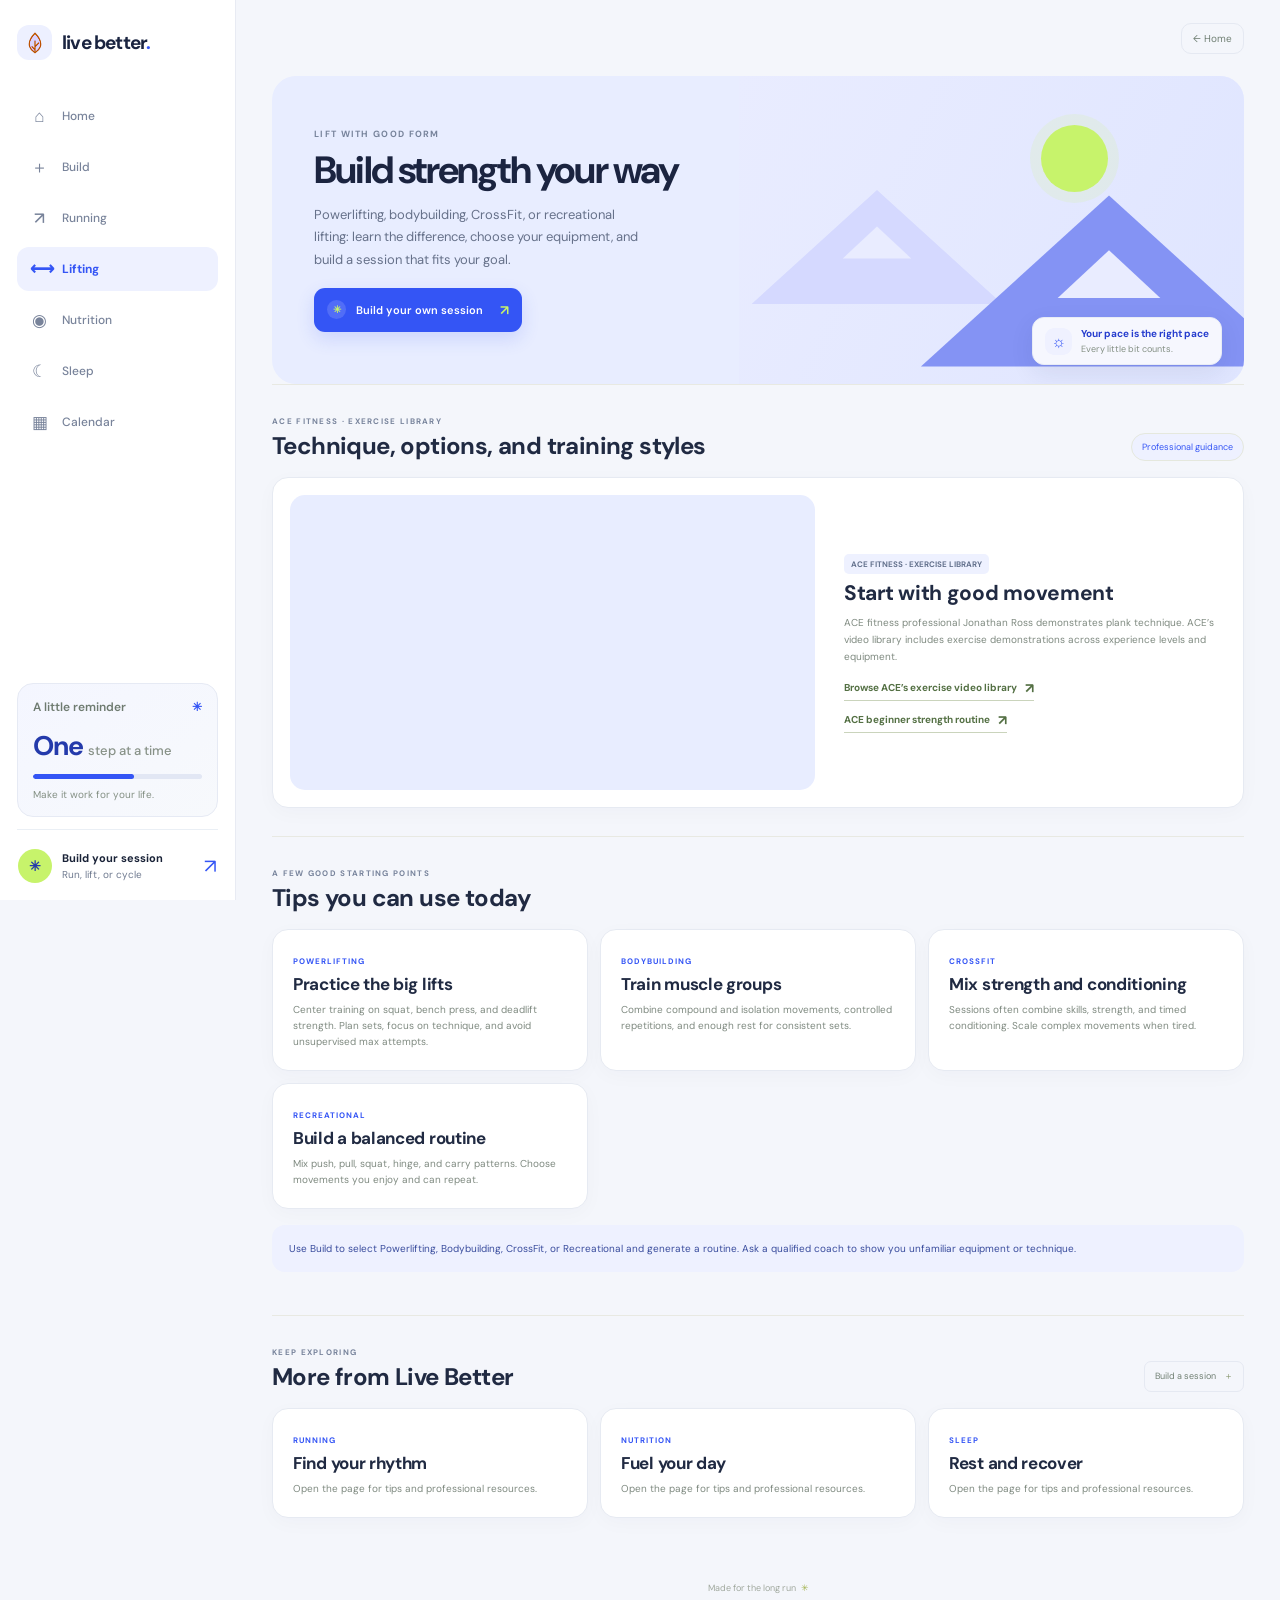
==== commit 3804dff7: "Rename app branding to Live Better" ====
--- a/lift.html
+++ b/lift.html
@@ -1,6 +1,6 @@
 <!doctype html>
-<html lang="en"><head><meta charset="utf-8"><meta name="viewport" content="width=device-width, initial-scale=1"><meta name="theme-color" content="#173d32"><meta name="description" content="Powerlifting, bodybuilding, CrossFit, or recreational lifting: learn the difference, choose your equipment, and build a session that fits your goal.">
-<title>Build strength your way — Run Better</title><link rel="preconnect" href="https://fonts.googleapis.com"><link rel="preconnect" href="https://fonts.gstatic.com" crossorigin><link href="https://fonts.googleapis.com/css2?family=DM+Sans:wght@400;500;600;700&family=Fraunces:opsz,wght@9..144,500;9..144,600&display=swap" rel="stylesheet"><link rel="stylesheet" href="styles.css?v=20261104d"></head>
-<body><div class="app-shell"><aside class="sidebar"><a class="brand" href="index.html#home" aria-label="Run Better home"><span class="brand-mark"><svg viewBox="0 0 32 32" aria-hidden="true"><path d="M16 3C9 10 7 15 9 21c1.2 3.7 4 6 7 8 3-2 5.8-4.3 7-8 2-6-0-11-7-18Z"/><path d="M16 27V13m0 8 5-5m-5 9-4-4"/></svg></span><span>run better<span class="brand-period">.</span></span></a><nav class="main-nav" aria-label="Main navigation"><a class="nav-link " href="index.html#home"><span>⌂</span> Home</a><a class="nav-link " href="index.html#build"><span>＋</span> Build</a><a class="nav-link " href="run.html"><span>↗</span> Running</a><a class="nav-link active" href="lift.html"><span>⟷</span> Lifting</a><a class="nav-link " href="nutrition.html"><span>◉</span> Nutrition</a><a class="nav-link " href="sleep.html"><span>☾</span> Sleep</a><a class="nav-link " href="index.html#calendar"><span>▦</span> Calendar</a></nav><div class="sidebar-bottom"><div class="week-card"><div class="week-card-top"><span>A little reminder</span><span>✳</span></div><strong>One <small>step at a time</small></strong><div class="progress-track"><span style="width:60%"></span></div><p>Make it work for your life.</p></div><a class="profile-button" href="index.html#build"><span class="avatar">✳</span><span class="profile-copy"><strong>Build your session</strong><small>Run, lift, or cycle</small></span><span class="profile-more">↗</span></a></div></aside>
+<html lang="en"><head><meta charset="utf-8"><meta name="viewport" content="width=device-width, initial-scale=1"><meta name="theme-color" content="#F4F6FB"><meta name="description" content="Powerlifting, bodybuilding, CrossFit, or recreational lifting: learn the difference, choose your equipment, and build a session that fits your goal.">
+<title>Build strength your way — Live Better</title><link rel="preconnect" href="https://fonts.googleapis.com"><link rel="preconnect" href="https://fonts.gstatic.com" crossorigin><link href="https://fonts.googleapis.com/css2?family=DM+Sans:wght@400;500;600;700&family=Fraunces:opsz,wght@9..144,500;9..144,600&display=swap" rel="stylesheet"><link rel="stylesheet" href="styles.css?v=20261104d"></head>
+<body><div class="app-shell"><aside class="sidebar"><a class="brand" href="index.html#home" aria-label="Live Better home"><span class="brand-mark"><svg viewBox="0 0 32 32" aria-hidden="true"><path d="M16 3C9 10 7 15 9 21c1.2 3.7 4 6 7 8 3-2 5.8-4.3 7-8 2-6-0-11-7-18Z"/><path d="M16 27V13m0 8 5-5m-5 9-4-4"/></svg></span><span>live better<span class="brand-period">.</span></span></a><nav class="main-nav" aria-label="Main navigation"><a class="nav-link " href="index.html#home"><span>⌂</span> Home</a><a class="nav-link " href="index.html#build"><span>＋</span> Build</a><a class="nav-link " href="run.html"><span>↗</span> Running</a><a class="nav-link active" href="lift.html"><span>⟷</span> Lifting</a><a class="nav-link " href="nutrition.html"><span>◉</span> Nutrition</a><a class="nav-link " href="sleep.html"><span>☾</span> Sleep</a><a class="nav-link " href="index.html#calendar"><span>▦</span> Calendar</a></nav><div class="sidebar-bottom"><div class="week-card"><div class="week-card-top"><span>A little reminder</span><span>✳</span></div><strong>One <small>step at a time</small></strong><div class="progress-track"><span style="width:60%"></span></div><p>Make it work for your life.</p></div><a class="profile-button" href="index.html#build"><span class="avatar">✳</span><span class="profile-copy"><strong>Build your session</strong><small>Run, lift, or cycle</small></span><span class="profile-more">↗</span></a></div></aside>
 <main id="page-top"><header class="topbar"><a class="page-top-link" href="index.html#home">← Home</a></header><section class="welcome"><div class="welcome-copy"><p class="eyebrow">LIFT WITH GOOD FORM</p><h1>Build strength your way</h1><p class="welcome-subtitle">Powerlifting, bodybuilding, CrossFit, or recreational lifting: learn the difference, choose your equipment, and build a session that fits your goal.</p><a class="start-button" href="index.html#build"><span class="play-icon">✳</span><span>Build your own session</span><span class="button-arrow">↗</span></a></div><div class="hero-art" role="img" aria-label="Illustration of a winding path through forest hills"><div class="sun"></div><div class="mountain mountain-back"></div><div class="mountain mountain-front"></div><div class="tree tree-one"><i></i></div><div class="tree tree-two"><i></i></div><div class="tree tree-three"><i></i></div><div class="trail"></div><div class="hero-note"><span class="note-icon">☼</span><span><strong>Your pace is the right pace</strong><small>Every little bit counts.</small></span></div></div></section>
-<section class="content-section"><div class="section-heading"><div><p class="eyebrow">ACE FITNESS · EXERCISE LIBRARY</p><h2>Technique, options, and training styles</h2></div><span class="section-badge">Professional guidance</span></div><div class="feature-layout"><div class="video-frame"><iframe src="https://www.youtube-nocookie.com/embed/Vdcy7VrRluA" title="ACE Plank School with fitness professional Jonathan Ross" loading="lazy" allow="accelerometer; autoplay; clipboard-write; encrypted-media; gyroscope; picture-in-picture; web-share" referrerpolicy="strict-origin-when-cross-origin" allowfullscreen></iframe></div><div class="feature-copy"><span class="workout-tag">ACE FITNESS · EXERCISE LIBRARY</span><h3>Start with good movement</h3><p>ACE fitness professional Jonathan Ross demonstrates plank technique. ACE’s video library includes exercise demonstrations across experience levels and equipment.</p><div class="page-resource-list"><a class="resource-link" target="_blank" rel="noopener noreferrer" href="https://www.acefitness.org/resources/everyone/exercise-library/video/">Browse ACE’s exercise video library <span>↗</span></a><a class="resource-link" target="_blank" rel="noopener noreferrer" href="https://www.acefitness.org/resources/pros/expert-articles/5047/strength-training-workout-for-beginners/">ACE beginner strength routine <span>↗</span></a></div></div></div></section><section class="content-section"><div class="section-heading"><div><p class="eyebrow">A FEW GOOD STARTING POINTS</p><h2>Tips you can use today</h2></div></div><div class="guide-grid"><article class="guide-card"><span class="guide-kicker">POWERLIFTING</span><h3>Practice the big lifts</h3><p>Center training on squat, bench press, and deadlift strength. Plan sets, focus on technique, and avoid unsupervised max attempts.</p></article><article class="guide-card"><span class="guide-kicker">BODYBUILDING</span><h3>Train muscle groups</h3><p>Combine compound and isolation movements, controlled repetitions, and enough rest for consistent sets.</p></article><article class="guide-card"><span class="guide-kicker">CROSSFIT</span><h3>Mix strength and conditioning</h3><p>Sessions often combine skills, strength, and timed conditioning. Scale complex movements when tired.</p></article><article class="guide-card"><span class="guide-kicker">RECREATIONAL</span><h3>Build a balanced routine</h3><p>Mix push, pull, squat, hinge, and carry patterns. Choose movements you enjoy and can repeat.</p></article></div><div class="page-callout">Use Build to select Powerlifting, Bodybuilding, CrossFit, or Recreational and generate a routine. Ask a qualified coach to show you unfamiliar equipment or technique.</div></section><section class="content-section" id="more-guides"><div class="section-heading"><div><p class="eyebrow">KEEP EXPLORING</p><h2>More from Run Better</h2></div><a class="text-button" href="index.html#build">Build a session <span>＋</span></a></div><div class="guide-grid"><a class="guide-card" href="run.html"><span class="guide-kicker">RUNNING</span><h3>Find your rhythm</h3><p>Open the page for tips and professional resources.</p></a><a class="guide-card" href="nutrition.html"><span class="guide-kicker">NUTRITION</span><h3>Fuel your day</h3><p>Open the page for tips and professional resources.</p></a><a class="guide-card" href="sleep.html"><span class="guide-kicker">SLEEP</span><h3>Rest and recover</h3><p>Open the page for tips and professional resources.</p></a></div></section><footer>Made for the long run <span>✳</span></footer></main></div><nav class="mobile-nav" aria-label="Bottom navigation"><a href="index.html#home"><span>⌂</span>Home</a><a href="index.html#build"><span>＋</span>Build</a><a class="active" href="lift.html"><span>⟷</span>Lift</a><a href="#more-guides"><span>✳</span>More</a></nav></body></html>+<section class="content-section"><div class="section-heading"><div><p class="eyebrow">ACE FITNESS · EXERCISE LIBRARY</p><h2>Technique, options, and training styles</h2></div><span class="section-badge">Professional guidance</span></div><div class="feature-layout"><div class="video-frame"><iframe src="https://www.youtube-nocookie.com/embed/Vdcy7VrRluA" title="ACE Plank School with fitness professional Jonathan Ross" loading="lazy" allow="accelerometer; autoplay; clipboard-write; encrypted-media; gyroscope; picture-in-picture; web-share" referrerpolicy="strict-origin-when-cross-origin" allowfullscreen></iframe></div><div class="feature-copy"><span class="workout-tag">ACE FITNESS · EXERCISE LIBRARY</span><h3>Start with good movement</h3><p>ACE fitness professional Jonathan Ross demonstrates plank technique. ACE’s video library includes exercise demonstrations across experience levels and equipment.</p><div class="page-resource-list"><a class="resource-link" target="_blank" rel="noopener noreferrer" href="https://www.acefitness.org/resources/everyone/exercise-library/video/">Browse ACE’s exercise video library <span>↗</span></a><a class="resource-link" target="_blank" rel="noopener noreferrer" href="https://www.acefitness.org/resources/pros/expert-articles/5047/strength-training-workout-for-beginners/">ACE beginner strength routine <span>↗</span></a></div></div></div></section><section class="content-section"><div class="section-heading"><div><p class="eyebrow">A FEW GOOD STARTING POINTS</p><h2>Tips you can use today</h2></div></div><div class="guide-grid"><article class="guide-card"><span class="guide-kicker">POWERLIFTING</span><h3>Practice the big lifts</h3><p>Center training on squat, bench press, and deadlift strength. Plan sets, focus on technique, and avoid unsupervised max attempts.</p></article><article class="guide-card"><span class="guide-kicker">BODYBUILDING</span><h3>Train muscle groups</h3><p>Combine compound and isolation movements, controlled repetitions, and enough rest for consistent sets.</p></article><article class="guide-card"><span class="guide-kicker">CROSSFIT</span><h3>Mix strength and conditioning</h3><p>Sessions often combine skills, strength, and timed conditioning. Scale complex movements when tired.</p></article><article class="guide-card"><span class="guide-kicker">RECREATIONAL</span><h3>Build a balanced routine</h3><p>Mix push, pull, squat, hinge, and carry patterns. Choose movements you enjoy and can repeat.</p></article></div><div class="page-callout">Use Build to select Powerlifting, Bodybuilding, CrossFit, or Recreational and generate a routine. Ask a qualified coach to show you unfamiliar equipment or technique.</div></section><section class="content-section" id="more-guides"><div class="section-heading"><div><p class="eyebrow">KEEP EXPLORING</p><h2>More from Live Better</h2></div><a class="text-button" href="index.html#build">Build a session <span>＋</span></a></div><div class="guide-grid"><a class="guide-card" href="run.html"><span class="guide-kicker">RUNNING</span><h3>Find your rhythm</h3><p>Open the page for tips and professional resources.</p></a><a class="guide-card" href="nutrition.html"><span class="guide-kicker">NUTRITION</span><h3>Fuel your day</h3><p>Open the page for tips and professional resources.</p></a><a class="guide-card" href="sleep.html"><span class="guide-kicker">SLEEP</span><h3>Rest and recover</h3><p>Open the page for tips and professional resources.</p></a></div></section><footer>Made for the long run <span>✳</span></footer></main></div><nav class="mobile-nav" aria-label="Bottom navigation"><a href="index.html#home"><span>⌂</span>Home</a><a href="index.html#build"><span>＋</span>Build</a><a class="active" href="lift.html"><span>⟷</span>Lift</a><a href="#more-guides"><span>✳</span>More</a></nav></body></html>
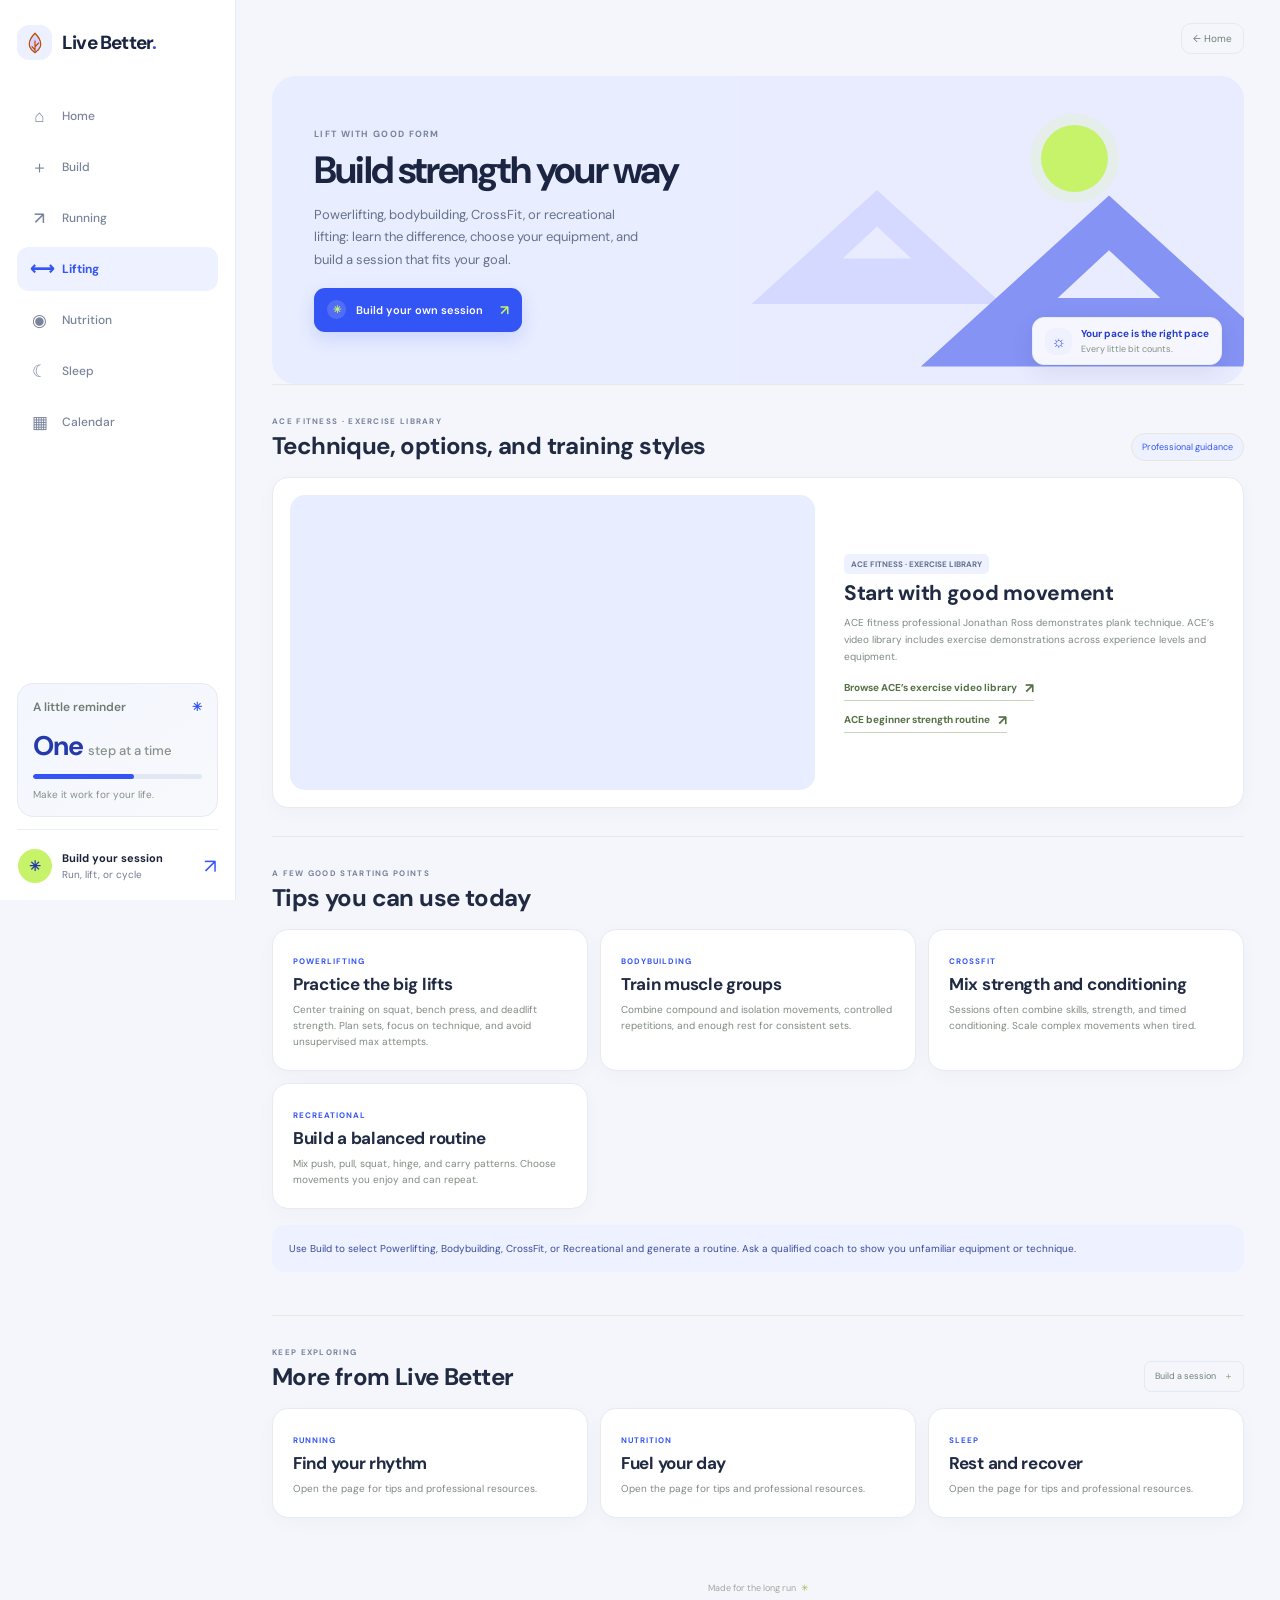
==== commit ea02c0ec: "Use Live Better branding and refreshed styles" ====
--- a/lift.html
+++ b/lift.html
@@ -1,6 +1,6 @@
 <!doctype html>
 <html lang="en"><head><meta charset="utf-8"><meta name="viewport" content="width=device-width, initial-scale=1"><meta name="theme-color" content="#F4F6FB"><meta name="description" content="Powerlifting, bodybuilding, CrossFit, or recreational lifting: learn the difference, choose your equipment, and build a session that fits your goal.">
-<title>Build strength your way — Live Better</title><link rel="preconnect" href="https://fonts.googleapis.com"><link rel="preconnect" href="https://fonts.gstatic.com" crossorigin><link href="https://fonts.googleapis.com/css2?family=DM+Sans:wght@400;500;600;700&family=Fraunces:opsz,wght@9..144,500;9..144,600&display=swap" rel="stylesheet"><link rel="stylesheet" href="styles.css?v=20261104d"></head>
-<body><div class="app-shell"><aside class="sidebar"><a class="brand" href="index.html#home" aria-label="Live Better home"><span class="brand-mark"><svg viewBox="0 0 32 32" aria-hidden="true"><path d="M16 3C9 10 7 15 9 21c1.2 3.7 4 6 7 8 3-2 5.8-4.3 7-8 2-6-0-11-7-18Z"/><path d="M16 27V13m0 8 5-5m-5 9-4-4"/></svg></span><span>live better<span class="brand-period">.</span></span></a><nav class="main-nav" aria-label="Main navigation"><a class="nav-link " href="index.html#home"><span>⌂</span> Home</a><a class="nav-link " href="index.html#build"><span>＋</span> Build</a><a class="nav-link " href="run.html"><span>↗</span> Running</a><a class="nav-link active" href="lift.html"><span>⟷</span> Lifting</a><a class="nav-link " href="nutrition.html"><span>◉</span> Nutrition</a><a class="nav-link " href="sleep.html"><span>☾</span> Sleep</a><a class="nav-link " href="index.html#calendar"><span>▦</span> Calendar</a></nav><div class="sidebar-bottom"><div class="week-card"><div class="week-card-top"><span>A little reminder</span><span>✳</span></div><strong>One <small>step at a time</small></strong><div class="progress-track"><span style="width:60%"></span></div><p>Make it work for your life.</p></div><a class="profile-button" href="index.html#build"><span class="avatar">✳</span><span class="profile-copy"><strong>Build your session</strong><small>Run, lift, or cycle</small></span><span class="profile-more">↗</span></a></div></aside>
+<title>Build strength your way — Live Better</title><link rel="preconnect" href="https://fonts.googleapis.com"><link rel="preconnect" href="https://fonts.gstatic.com" crossorigin><link href="https://fonts.googleapis.com/css2?family=DM+Sans:wght@400;500;600;700&family=Fraunces:opsz,wght@9..144,500;9..144,600&display=swap" rel="stylesheet"><link rel="stylesheet" href="styles.css?v=20261109b"></head>
+<body><div class="app-shell"><aside class="sidebar"><a class="brand" href="index.html#home" aria-label="Live Better home"><span class="brand-mark"><svg viewBox="0 0 32 32" aria-hidden="true"><path d="M16 3C9 10 7 15 9 21c1.2 3.7 4 6 7 8 3-2 5.8-4.3 7-8 2-6-0-11-7-18Z"/><path d="M16 27V13m0 8 5-5m-5 9-4-4"/></svg></span><span>Live Better<span class="brand-period">.</span></span></a><nav class="main-nav" aria-label="Main navigation"><a class="nav-link " href="index.html#home"><span>⌂</span> Home</a><a class="nav-link " href="index.html#build"><span>＋</span> Build</a><a class="nav-link " href="run.html"><span>↗</span> Running</a><a class="nav-link active" href="lift.html"><span>⟷</span> Lifting</a><a class="nav-link " href="nutrition.html"><span>◉</span> Nutrition</a><a class="nav-link " href="sleep.html"><span>☾</span> Sleep</a><a class="nav-link " href="index.html#calendar"><span>▦</span> Calendar</a></nav><div class="sidebar-bottom"><div class="week-card"><div class="week-card-top"><span>A little reminder</span><span>✳</span></div><strong>One <small>step at a time</small></strong><div class="progress-track"><span style="width:60%"></span></div><p>Make it work for your life.</p></div><a class="profile-button" href="index.html#build"><span class="avatar">✳</span><span class="profile-copy"><strong>Build your session</strong><small>Run, lift, or cycle</small></span><span class="profile-more">↗</span></a></div></aside>
 <main id="page-top"><header class="topbar"><a class="page-top-link" href="index.html#home">← Home</a></header><section class="welcome"><div class="welcome-copy"><p class="eyebrow">LIFT WITH GOOD FORM</p><h1>Build strength your way</h1><p class="welcome-subtitle">Powerlifting, bodybuilding, CrossFit, or recreational lifting: learn the difference, choose your equipment, and build a session that fits your goal.</p><a class="start-button" href="index.html#build"><span class="play-icon">✳</span><span>Build your own session</span><span class="button-arrow">↗</span></a></div><div class="hero-art" role="img" aria-label="Illustration of a winding path through forest hills"><div class="sun"></div><div class="mountain mountain-back"></div><div class="mountain mountain-front"></div><div class="tree tree-one"><i></i></div><div class="tree tree-two"><i></i></div><div class="tree tree-three"><i></i></div><div class="trail"></div><div class="hero-note"><span class="note-icon">☼</span><span><strong>Your pace is the right pace</strong><small>Every little bit counts.</small></span></div></div></section>
 <section class="content-section"><div class="section-heading"><div><p class="eyebrow">ACE FITNESS · EXERCISE LIBRARY</p><h2>Technique, options, and training styles</h2></div><span class="section-badge">Professional guidance</span></div><div class="feature-layout"><div class="video-frame"><iframe src="https://www.youtube-nocookie.com/embed/Vdcy7VrRluA" title="ACE Plank School with fitness professional Jonathan Ross" loading="lazy" allow="accelerometer; autoplay; clipboard-write; encrypted-media; gyroscope; picture-in-picture; web-share" referrerpolicy="strict-origin-when-cross-origin" allowfullscreen></iframe></div><div class="feature-copy"><span class="workout-tag">ACE FITNESS · EXERCISE LIBRARY</span><h3>Start with good movement</h3><p>ACE fitness professional Jonathan Ross demonstrates plank technique. ACE’s video library includes exercise demonstrations across experience levels and equipment.</p><div class="page-resource-list"><a class="resource-link" target="_blank" rel="noopener noreferrer" href="https://www.acefitness.org/resources/everyone/exercise-library/video/">Browse ACE’s exercise video library <span>↗</span></a><a class="resource-link" target="_blank" rel="noopener noreferrer" href="https://www.acefitness.org/resources/pros/expert-articles/5047/strength-training-workout-for-beginners/">ACE beginner strength routine <span>↗</span></a></div></div></div></section><section class="content-section"><div class="section-heading"><div><p class="eyebrow">A FEW GOOD STARTING POINTS</p><h2>Tips you can use today</h2></div></div><div class="guide-grid"><article class="guide-card"><span class="guide-kicker">POWERLIFTING</span><h3>Practice the big lifts</h3><p>Center training on squat, bench press, and deadlift strength. Plan sets, focus on technique, and avoid unsupervised max attempts.</p></article><article class="guide-card"><span class="guide-kicker">BODYBUILDING</span><h3>Train muscle groups</h3><p>Combine compound and isolation movements, controlled repetitions, and enough rest for consistent sets.</p></article><article class="guide-card"><span class="guide-kicker">CROSSFIT</span><h3>Mix strength and conditioning</h3><p>Sessions often combine skills, strength, and timed conditioning. Scale complex movements when tired.</p></article><article class="guide-card"><span class="guide-kicker">RECREATIONAL</span><h3>Build a balanced routine</h3><p>Mix push, pull, squat, hinge, and carry patterns. Choose movements you enjoy and can repeat.</p></article></div><div class="page-callout">Use Build to select Powerlifting, Bodybuilding, CrossFit, or Recreational and generate a routine. Ask a qualified coach to show you unfamiliar equipment or technique.</div></section><section class="content-section" id="more-guides"><div class="section-heading"><div><p class="eyebrow">KEEP EXPLORING</p><h2>More from Live Better</h2></div><a class="text-button" href="index.html#build">Build a session <span>＋</span></a></div><div class="guide-grid"><a class="guide-card" href="run.html"><span class="guide-kicker">RUNNING</span><h3>Find your rhythm</h3><p>Open the page for tips and professional resources.</p></a><a class="guide-card" href="nutrition.html"><span class="guide-kicker">NUTRITION</span><h3>Fuel your day</h3><p>Open the page for tips and professional resources.</p></a><a class="guide-card" href="sleep.html"><span class="guide-kicker">SLEEP</span><h3>Rest and recover</h3><p>Open the page for tips and professional resources.</p></a></div></section><footer>Made for the long run <span>✳</span></footer></main></div><nav class="mobile-nav" aria-label="Bottom navigation"><a href="index.html#home"><span>⌂</span>Home</a><a href="index.html#build"><span>＋</span>Build</a><a class="active" href="lift.html"><span>⟷</span>Lift</a><a href="#more-guides"><span>✳</span>More</a></nav></body></html>
--- a/styles.css
+++ b/styles.css
@@ -63,3 +63,16 @@
 .sleep-art{background:linear-gradient(145deg,#182657,#5163ca 72%,#9ba5f4)}
 .sleep-hill{background:#8390e8}.hill-a{background:#707fe0}.hill-b{background:#3d4fb1}.moon{color:#c7f36b}
 @media(prefers-reduced-motion:reduce){*{scroll-behavior:auto!important;transition:none!important}}
+
+/* Four-column movement and wellbeing artwork in the Live Better home hero. */
+.hero-art{background:#e9ecff}
+.hero-columns{height:calc(100% - 42px);margin:21px 18px;display:grid;grid-template-columns:repeat(4,minmax(0,1fr));gap:9px;align-items:stretch}
+.mosaic-panel{min-width:0;min-height:0;border-radius:14px;display:flex;flex-direction:column;align-items:center;justify-content:center;gap:10px;padding:12px 7px;color:#263dce;box-shadow:0 8px 20px #263dce0b}
+.mosaic-panel svg{width:min(54px,58%);height:auto;overflow:visible;fill:none;stroke:currentColor;stroke-width:2.7;stroke-linecap:round;stroke-linejoin:round}
+.mosaic-panel strong{font-size:clamp(9px,.9vw,12px);font-weight:700;letter-spacing:.01em}
+.lift-panel{background:#fff}.run-panel{background:#dce2ff;color:#3455f5}.cycle-panel{background:#eaf4d6;color:#52710e}
+.mosaic-stack{min-height:0;display:grid;grid-template-rows:1fr 1fr;gap:9px}
+.food-panel{background:#fff2dd;color:#a05b1c;gap:4px}
+.sleep-panel{background:#222e63;color:#c7f36b;gap:4px}
+.food-panel svg,.sleep-panel svg{width:min(37px,44%)}.food-panel strong,.sleep-panel strong{font-size:clamp(8px,.8vw,10px)}
+@media(max-width:760px){.hero-columns{height:calc(100% - 20px);margin:10px 9px;gap:6px}.mosaic-stack{gap:6px}.mosaic-panel{border-radius:10px;padding:7px 3px;gap:4px}.mosaic-panel svg{width:min(38px,58%);stroke-width:3.2}.mosaic-panel strong{font-size:8px}.food-panel svg,.sleep-panel svg{width:min(26px,46%)}.food-panel strong,.sleep-panel strong{font-size:7px}}
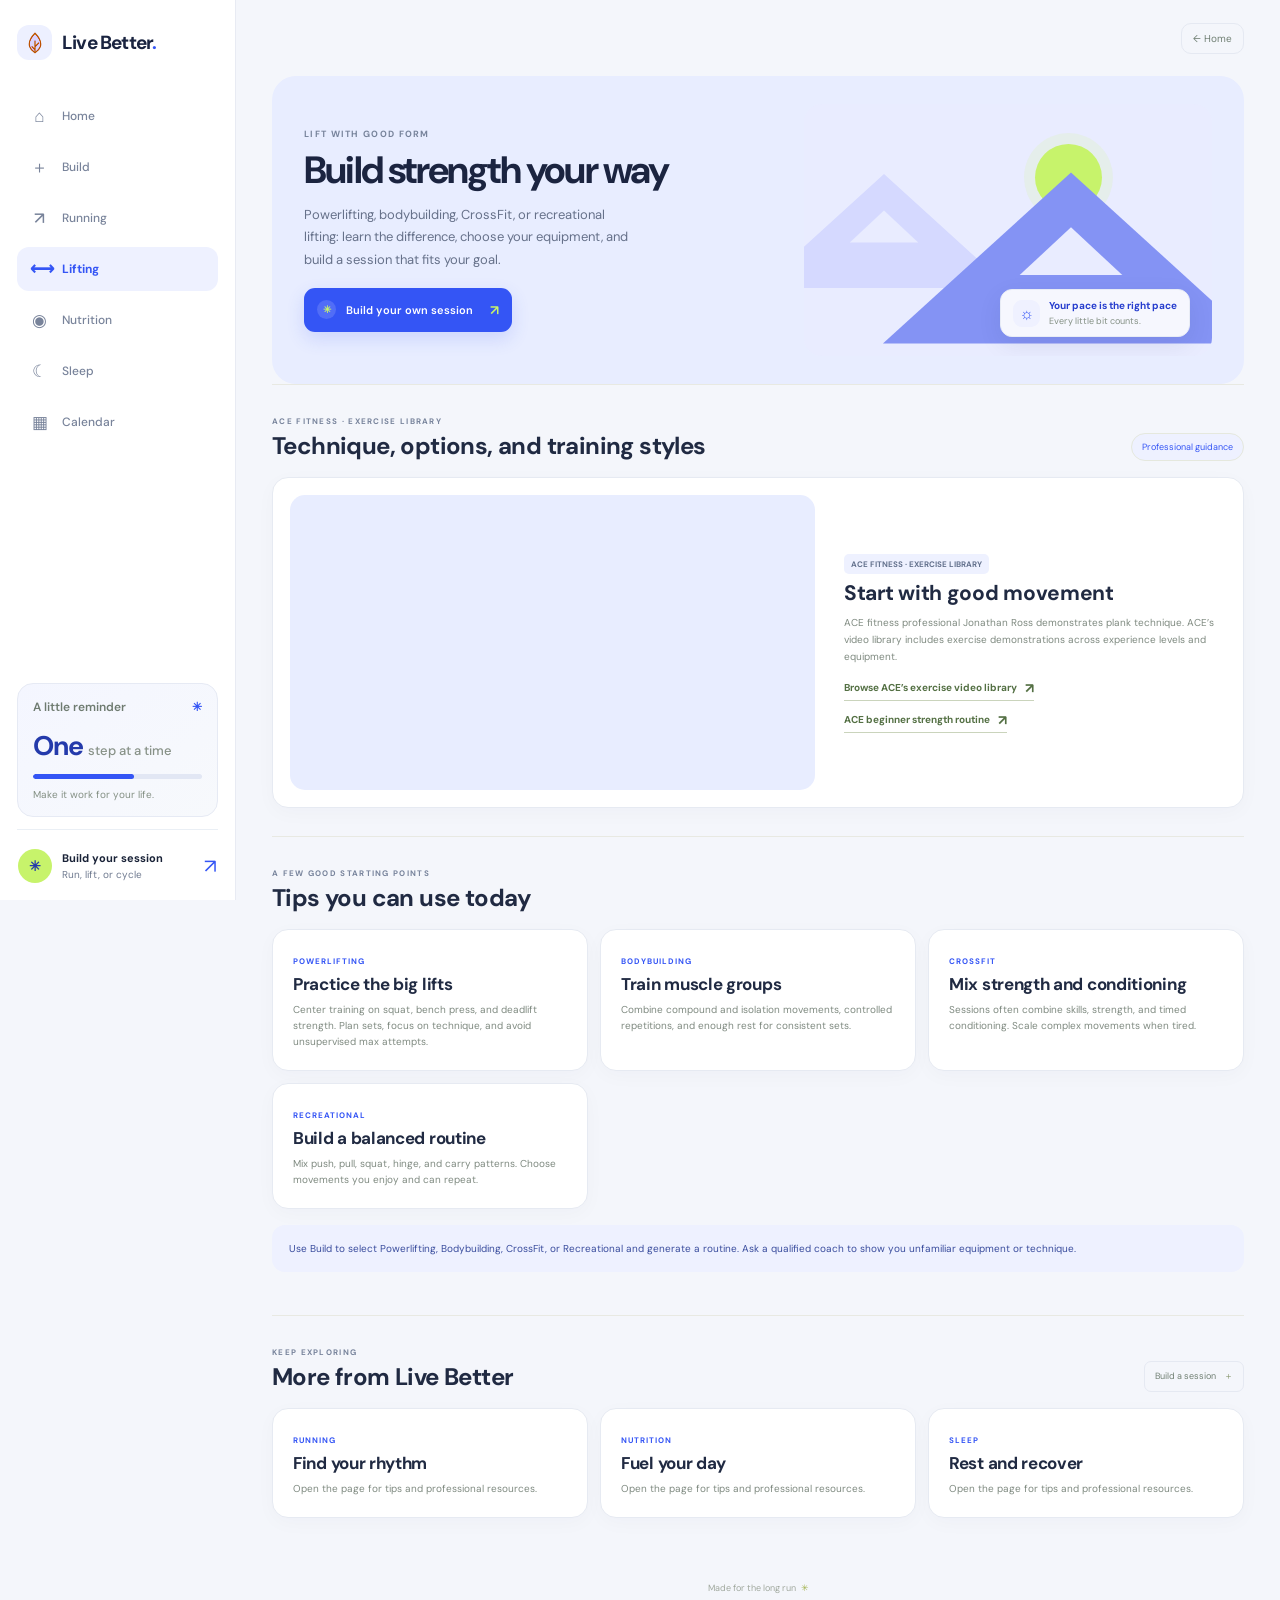
==== commit 12cc0e87: "Refresh Live Better layout and branding" ====
--- a/lift.html
+++ b/lift.html
@@ -1,6 +1,6 @@
 <!doctype html>
 <html lang="en"><head><meta charset="utf-8"><meta name="viewport" content="width=device-width, initial-scale=1"><meta name="theme-color" content="#F4F6FB"><meta name="description" content="Powerlifting, bodybuilding, CrossFit, or recreational lifting: learn the difference, choose your equipment, and build a session that fits your goal.">
-<title>Build strength your way — Live Better</title><link rel="preconnect" href="https://fonts.googleapis.com"><link rel="preconnect" href="https://fonts.gstatic.com" crossorigin><link href="https://fonts.googleapis.com/css2?family=DM+Sans:wght@400;500;600;700&family=Fraunces:opsz,wght@9..144,500;9..144,600&display=swap" rel="stylesheet"><link rel="stylesheet" href="styles.css?v=20261109b"></head>
+<title>Build strength your way — Live Better</title><link rel="preconnect" href="https://fonts.googleapis.com"><link rel="preconnect" href="https://fonts.gstatic.com" crossorigin><link href="https://fonts.googleapis.com/css2?family=DM+Sans:wght@400;500;600;700&family=Fraunces:opsz,wght@9..144,500;9..144,600&display=swap" rel="stylesheet"><link rel="stylesheet" href="styles.css?v=20261109d"></head>
 <body><div class="app-shell"><aside class="sidebar"><a class="brand" href="index.html#home" aria-label="Live Better home"><span class="brand-mark"><svg viewBox="0 0 32 32" aria-hidden="true"><path d="M16 3C9 10 7 15 9 21c1.2 3.7 4 6 7 8 3-2 5.8-4.3 7-8 2-6-0-11-7-18Z"/><path d="M16 27V13m0 8 5-5m-5 9-4-4"/></svg></span><span>Live Better<span class="brand-period">.</span></span></a><nav class="main-nav" aria-label="Main navigation"><a class="nav-link " href="index.html#home"><span>⌂</span> Home</a><a class="nav-link " href="index.html#build"><span>＋</span> Build</a><a class="nav-link " href="run.html"><span>↗</span> Running</a><a class="nav-link active" href="lift.html"><span>⟷</span> Lifting</a><a class="nav-link " href="nutrition.html"><span>◉</span> Nutrition</a><a class="nav-link " href="sleep.html"><span>☾</span> Sleep</a><a class="nav-link " href="index.html#calendar"><span>▦</span> Calendar</a></nav><div class="sidebar-bottom"><div class="week-card"><div class="week-card-top"><span>A little reminder</span><span>✳</span></div><strong>One <small>step at a time</small></strong><div class="progress-track"><span style="width:60%"></span></div><p>Make it work for your life.</p></div><a class="profile-button" href="index.html#build"><span class="avatar">✳</span><span class="profile-copy"><strong>Build your session</strong><small>Run, lift, or cycle</small></span><span class="profile-more">↗</span></a></div></aside>
 <main id="page-top"><header class="topbar"><a class="page-top-link" href="index.html#home">← Home</a></header><section class="welcome"><div class="welcome-copy"><p class="eyebrow">LIFT WITH GOOD FORM</p><h1>Build strength your way</h1><p class="welcome-subtitle">Powerlifting, bodybuilding, CrossFit, or recreational lifting: learn the difference, choose your equipment, and build a session that fits your goal.</p><a class="start-button" href="index.html#build"><span class="play-icon">✳</span><span>Build your own session</span><span class="button-arrow">↗</span></a></div><div class="hero-art" role="img" aria-label="Illustration of a winding path through forest hills"><div class="sun"></div><div class="mountain mountain-back"></div><div class="mountain mountain-front"></div><div class="tree tree-one"><i></i></div><div class="tree tree-two"><i></i></div><div class="tree tree-three"><i></i></div><div class="trail"></div><div class="hero-note"><span class="note-icon">☼</span><span><strong>Your pace is the right pace</strong><small>Every little bit counts.</small></span></div></div></section>
 <section class="content-section"><div class="section-heading"><div><p class="eyebrow">ACE FITNESS · EXERCISE LIBRARY</p><h2>Technique, options, and training styles</h2></div><span class="section-badge">Professional guidance</span></div><div class="feature-layout"><div class="video-frame"><iframe src="https://www.youtube-nocookie.com/embed/Vdcy7VrRluA" title="ACE Plank School with fitness professional Jonathan Ross" loading="lazy" allow="accelerometer; autoplay; clipboard-write; encrypted-media; gyroscope; picture-in-picture; web-share" referrerpolicy="strict-origin-when-cross-origin" allowfullscreen></iframe></div><div class="feature-copy"><span class="workout-tag">ACE FITNESS · EXERCISE LIBRARY</span><h3>Start with good movement</h3><p>ACE fitness professional Jonathan Ross demonstrates plank technique. ACE’s video library includes exercise demonstrations across experience levels and equipment.</p><div class="page-resource-list"><a class="resource-link" target="_blank" rel="noopener noreferrer" href="https://www.acefitness.org/resources/everyone/exercise-library/video/">Browse ACE’s exercise video library <span>↗</span></a><a class="resource-link" target="_blank" rel="noopener noreferrer" href="https://www.acefitness.org/resources/pros/expert-articles/5047/strength-training-workout-for-beginners/">ACE beginner strength routine <span>↗</span></a></div></div></div></section><section class="content-section"><div class="section-heading"><div><p class="eyebrow">A FEW GOOD STARTING POINTS</p><h2>Tips you can use today</h2></div></div><div class="guide-grid"><article class="guide-card"><span class="guide-kicker">POWERLIFTING</span><h3>Practice the big lifts</h3><p>Center training on squat, bench press, and deadlift strength. Plan sets, focus on technique, and avoid unsupervised max attempts.</p></article><article class="guide-card"><span class="guide-kicker">BODYBUILDING</span><h3>Train muscle groups</h3><p>Combine compound and isolation movements, controlled repetitions, and enough rest for consistent sets.</p></article><article class="guide-card"><span class="guide-kicker">CROSSFIT</span><h3>Mix strength and conditioning</h3><p>Sessions often combine skills, strength, and timed conditioning. Scale complex movements when tired.</p></article><article class="guide-card"><span class="guide-kicker">RECREATIONAL</span><h3>Build a balanced routine</h3><p>Mix push, pull, squat, hinge, and carry patterns. Choose movements you enjoy and can repeat.</p></article></div><div class="page-callout">Use Build to select Powerlifting, Bodybuilding, CrossFit, or Recreational and generate a routine. Ask a qualified coach to show you unfamiliar equipment or technique.</div></section><section class="content-section" id="more-guides"><div class="section-heading"><div><p class="eyebrow">KEEP EXPLORING</p><h2>More from Live Better</h2></div><a class="text-button" href="index.html#build">Build a session <span>＋</span></a></div><div class="guide-grid"><a class="guide-card" href="run.html"><span class="guide-kicker">RUNNING</span><h3>Find your rhythm</h3><p>Open the page for tips and professional resources.</p></a><a class="guide-card" href="nutrition.html"><span class="guide-kicker">NUTRITION</span><h3>Fuel your day</h3><p>Open the page for tips and professional resources.</p></a><a class="guide-card" href="sleep.html"><span class="guide-kicker">SLEEP</span><h3>Rest and recover</h3><p>Open the page for tips and professional resources.</p></a></div></section><footer>Made for the long run <span>✳</span></footer></main></div><nav class="mobile-nav" aria-label="Bottom navigation"><a href="index.html#home"><span>⌂</span>Home</a><a href="index.html#build"><span>＋</span>Build</a><a class="active" href="lift.html"><span>⟷</span>Lift</a><a href="#more-guides"><span>✳</span>More</a></nav></body></html>
--- a/styles.css
+++ b/styles.css
@@ -76,3 +76,36 @@
 .sleep-panel{background:#222e63;color:#c7f36b;gap:4px}
 .food-panel svg,.sleep-panel svg{width:min(37px,44%)}.food-panel strong,.sleep-panel strong{font-size:clamp(8px,.8vw,10px)}
 @media(max-width:760px){.hero-columns{height:calc(100% - 20px);margin:10px 9px;gap:6px}.mosaic-stack{gap:6px}.mosaic-panel{border-radius:10px;padding:7px 3px;gap:4px}.mosaic-panel svg{width:min(38px,58%);stroke-width:3.2}.mosaic-panel strong{font-size:8px}.food-panel svg,.sleep-panel svg{width:min(26px,46%)}.food-panel strong,.sleep-panel strong{font-size:7px}}
+
+/* Keep the hero artwork and navigation inside the viewport at desktop widths. */
+@media(min-width:761px){main{width:min(1500px,calc(100% - 236px));margin-right:auto}}
+@media(min-width:761px) and (max-width:1100px){main{width:calc(100% - 216px)}}
+@media(max-width:760px){main{width:100%;margin-right:0}}
+
+/* Keep the hero text, five activity columns, and workout builder in separate space. */
+.welcome{display:grid;grid-template-columns:minmax(0,1.08fr) minmax(0,.92fr);gap:22px;align-items:stretch;padding:28px 32px;min-height:308px}
+.welcome-copy{max-width:none;min-width:0;align-self:center}
+.hero-art{position:relative;inset:auto;min-width:0;min-height:240px;height:100%;border-radius:18px;background:#e9ecff}
+.hero-columns{height:calc(100% - 28px);margin:14px;display:grid;grid-template-columns:repeat(5,minmax(0,1fr));gap:7px;align-items:stretch}
+.mosaic-panel{min-width:0;min-height:0;border-radius:13px;display:flex;flex-direction:column;align-items:center;justify-content:center;gap:10px;padding:10px 5px;color:#263dce;box-shadow:0 8px 20px #263dce0b}
+.mosaic-panel svg{width:min(46px,58%);height:auto;overflow:visible;fill:none;stroke:currentColor;stroke-width:2.7;stroke-linecap:round;stroke-linejoin:round}
+.mosaic-panel strong{font-size:clamp(8px,.82vw,11px);font-weight:700;letter-spacing:0;white-space:nowrap}
+.lift-panel{background:#fff}.run-panel{background:#dce2ff;color:#3455f5}.cycle-panel{background:#eaf4d6;color:#52710e}.food-panel{background:#fff2dd;color:#a05b1c}.sleep-panel{background:#222e63;color:#c7f36b}
+.builder-card{width:100%;max-width:100%;grid-template-columns:repeat(2,minmax(0,1fr))}
+.builder-card>*{min-width:0}.builder-card input,.builder-card select,.builder-card textarea{width:100%;min-width:0;max-width:100%}
+@media(max-width:760px){
+  .welcome{grid-template-columns:minmax(0,1fr);grid-template-rows:auto 184px;gap:14px;padding:24px 22px;min-height:0}
+  .welcome-copy{align-self:start;max-width:100%}
+  .welcome h1{font-size:clamp(29px,8vw,33px)}
+  .hero-art{position:relative;inset:auto;height:184px;min-height:184px}
+  .hero-columns{height:calc(100% - 18px);margin:9px;gap:5px}
+  .mosaic-panel{border-radius:10px;padding:6px 2px;gap:6px}
+  .mosaic-panel svg{width:min(35px,62%);stroke-width:3}
+  .mosaic-panel strong{font-size:clamp(7px,2.3vw,9px)}
+  .builder-card{grid-template-columns:repeat(2,minmax(0,1fr))}
+}
+@media(max-width:420px){
+  .builder-card{grid-template-columns:minmax(0,1fr)}
+  .builder-submit{width:100%;justify-content:center}
+  .form-note{grid-column:1}
+}
